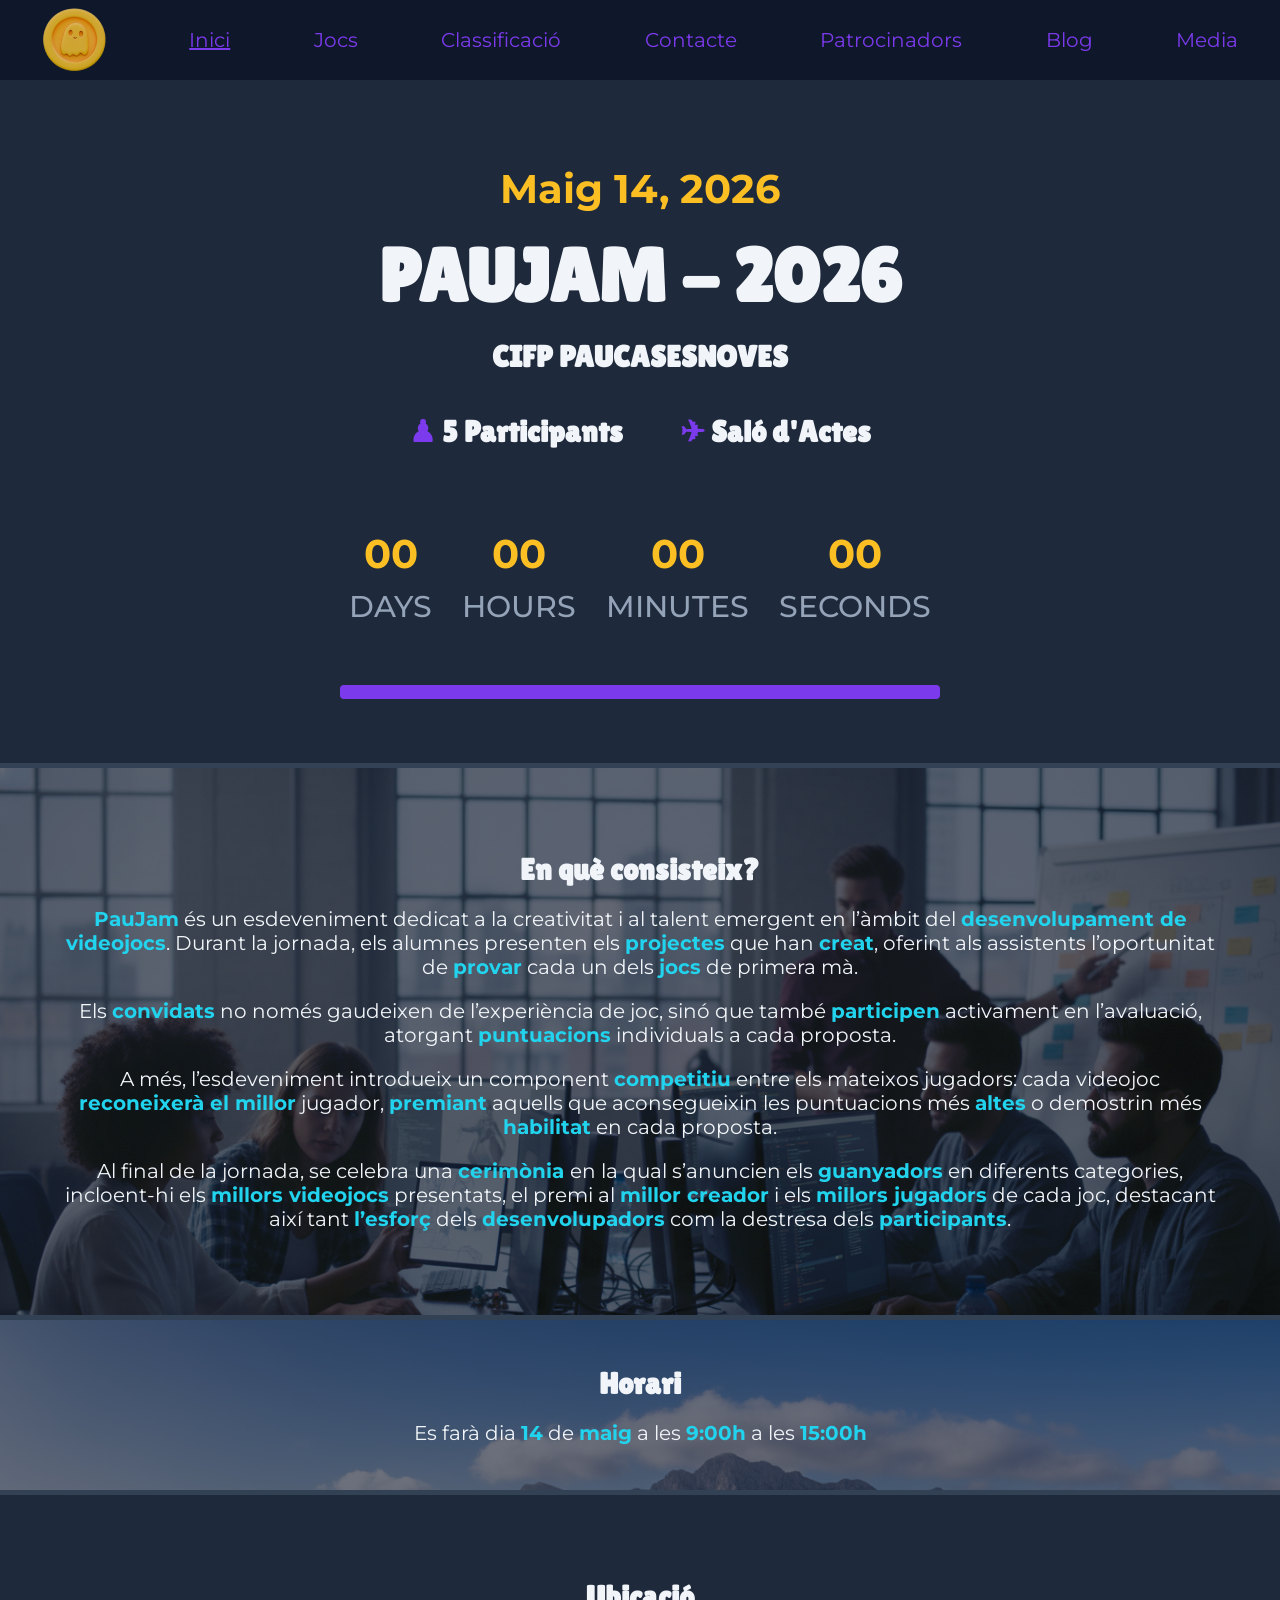
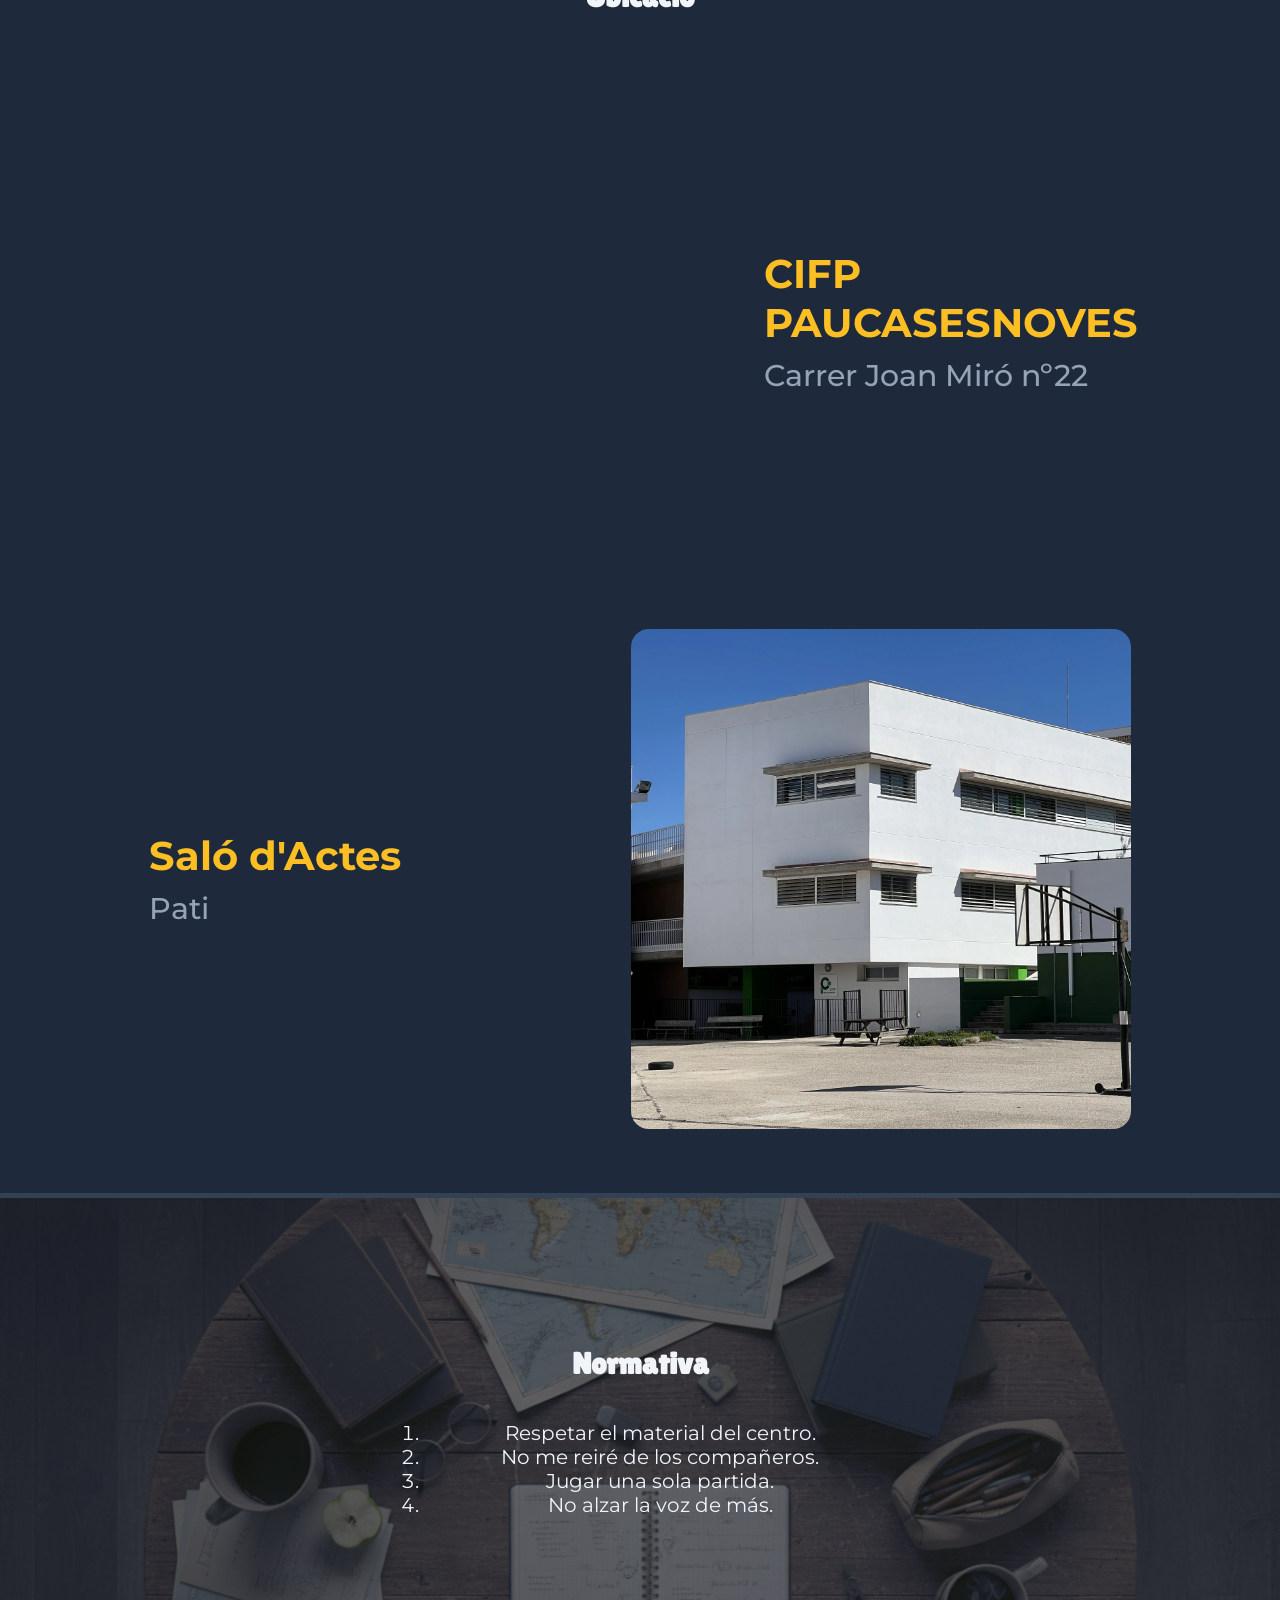
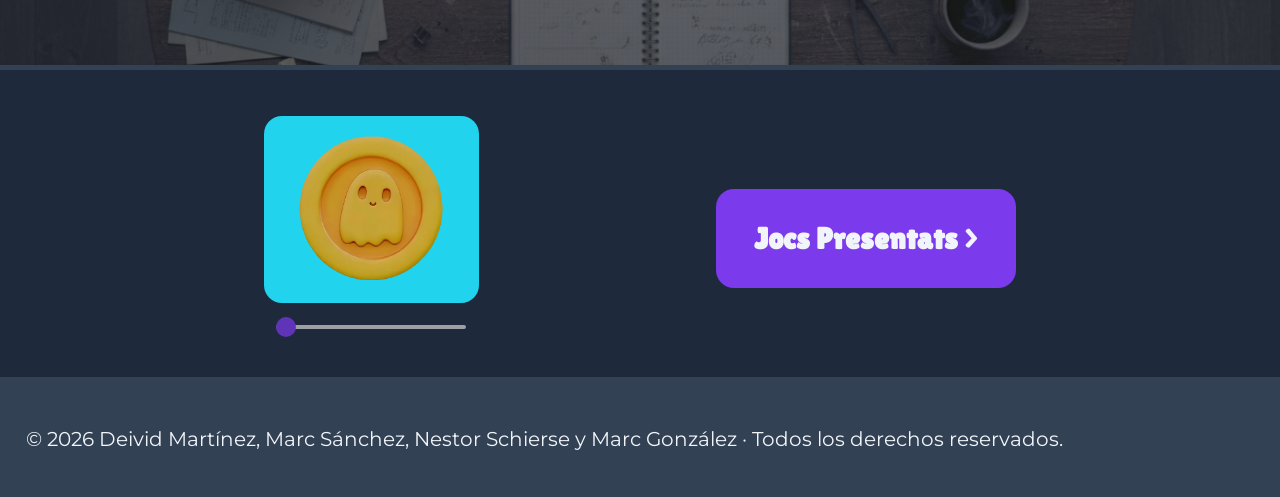
==== index.html @ 6352d371 "Index: Media Queries acabadas" ====
<!DOCTYPE html>
<html lang="ca">
    <head>
	    <meta charset="UTF-8">
	    <meta name="viewport" content="width=device-width, initial-scale=1">
	    <meta name="description" content="Pàgina web oficial de la Paujam 25-26.">
	    <meta name="keywords" content="Web Oficial, PauJam, Blog, Jocs, Noticies">
	    <meta name="author" content="">

        <link rel="stylesheet" href="css/styles.css">
        <link rel="stylesheet" href="css/indexMQ.css">
	    <link rel="apple-touch-icon" href="">
	    <link rel="icon" href="" type="">



	    <title>PauJam</title>
    </head>
    <body>
        <header>
            <nav>
                <ul class="menu clear-list">
                    <div class="center-flex-items responsive-image "><img src="images/logo.webp" alt="Logo"></div>
                    <li><a href="index.html" class="under-line"> Inici</a></li>
                    <li><a href="html/jocs.html"> Jocs</a></li>
                    <li><a href="html/classificacio.html"> Classificació</a></li>
                    <li><a href="html/contacte.html"> Contacte</a></li>
                    <li><a href="html/patrocinadors.html"> Patrocinadors</a></li>
                    <li><a href="html/blog.html"> Blog</a></li>
                    <li><a href="html/media.html"> Media</a></li>
                </ul>
	        </nav>
        </header>

        <section class="text-align-center padding-5pc">
            <h3>Maig 14, 2026</h3>
            <h1>PAUJAM - 2026</h1>
            <h2>CIFP PAUCASESNOVES</h2>
            <div class="flex gap-5pc justify-content-center">
                <h2 class="participants">5 Participants</h2>
                <h2 class="ubicacio">Saló d'Actes</h2>
            </div>
            <div class="timer center-flex-items justify-content-center gap-30px padding-40px">
                <div class="text-align-center">
                    <h3 id="days">99</h3>
                    <h4>DAYS</h4>
                </div>
                <div class="text-align-center">
                    <h3 id="hours">99</h3>
                    <h4>HOURS</h4>
                </div>
                <div class="text-align-center">
                    <h3 id="minutes">99</h3>
                    <h4>MINUTES</h4>
                </div>
                <div class="text-align-center">
                    <h3 id="seconds">99</h3>
                    <h4>SECONDS</h4>
                </div>
            </div>

            <div class="width-100pc flex justify-content-center">
                <div class="progress-bar">
                    <div class="progress" id="progress"></div>
                </div>
            </div>
            
        </section>

        <hr>

        <section class="text-align-center padding-5pc en-que-consisteix">
            <h2>En què consisteix?</h2>
            <p><span class="enfasis-texto">PauJam</span> és un esdeveniment dedicat a la creativitat i al talent emergent en l’àmbit del <span class="enfasis-texto">desenvolupament de videojocs</span>. Durant la jornada, els alumnes presenten els <span class="enfasis-texto">projectes</span> que han <span class="enfasis-texto">creat</span>, oferint als assistents l’oportunitat de <span class="enfasis-texto">provar</span> cada un dels <span class="enfasis-texto">jocs</span> de primera mà.</p>
            <p>Els <span class="enfasis-texto">convidats</span> no només gaudeixen de l’experiència de joc, sinó que també <span class="enfasis-texto">participen</span> activament en l’avaluació, atorgant <span class="enfasis-texto">puntuacions</span> individuals a cada proposta.</p>
            <p>A més, l’esdeveniment introdueix un component <span class="enfasis-texto">competitiu</span> entre els mateixos jugadors: cada videojoc <span class="enfasis-texto">reconeixerà el millor</span> jugador, <span class="enfasis-texto">premiant</span> aquells que aconsegueixin les puntuacions més <span class="enfasis-texto">altes</span> o demostrin més <span class="enfasis-texto">habilitat</span> en cada proposta.</p>
            <p>Al final de la jornada, se celebra una <span class="enfasis-texto">cerimònia </span>en la qual s’anuncien els <span class="enfasis-texto">guanyadors</span> en diferents categories, incloent-hi els <span class="enfasis-texto">millors videojocs</span> presentats, el premi al <span class="enfasis-texto">millor creador</span> i els <span class="enfasis-texto">millors jugadors</span> de cada joc, destacant així tant <span class="enfasis-texto">l’esforç</span> dels <span class="enfasis-texto">desenvolupadors</span> com la destresa dels <span class="enfasis-texto">participants</span>.</p>
        </section>

        <hr>

        <section class="text-align-center padding-2pc horari">
            <h2>Horari</h2>
            <p>Es farà dia <span class="enfasis-texto">14</span> de <span class="enfasis-texto">maig</span> a les <span class="enfasis-texto">9:00h</span> a les <span class="enfasis-texto">15:00h</span></p>
        </section>

        <hr>

        <section class="padding-5pc Ubicacio">
            <h2 class="text-align-center ">Ubicació</h2>
            <div class="flex gap-20pc justify-content-center margin-top-5pc">
                <iframe src="https://www.google.com/maps/embed?pb=!1m18!1m12!1m3!1d1093.3330047689608!2d2.9136027095206947!3d39.72542598532879!2m3!1f0!2f0!3f0!3m2!1i1024!2i768!4f13.1!3m3!1m2!1s0x1297c5bc8646bcfd%3A0x34ecf1aecb0da723!2sCIFP%20Pau%20Casesnoves!5e1!3m2!1sen!2ses!4v1776238614111!5m2!1sen!2ses" width="600" height="450" style="border:0;" allowfullscreen="" loading="lazy" referrerpolicy="no-referrer-when-downgrade" class="border-radius ubicacio-image-size"></iframe>
                <div class="align-content-center">
                    <h3>CIFP PAUCASESNOVES</h3>
                    <h4>Carrer Joan Miró nº22</h4>
                </div>
                
            </div>

            <div class="flex gap-20pc justify-content-center margin-top-5pc">
                <div class="align-content-center">
                    <h3>Saló d'Actes</h3>
                    <h4>Pati</h4>
                </div>
                
                <img src="images/Ubicacio(Foto Top).webp" alt="Ubicació" class="ubicacio-image-size border-radius">
            </div>
        </section>
        
            <!-- Media Queries -->
            <section class="margin-20px Ubicacio-MQ">
                <h2 class="text-align-center">Ubicació</h2>
                <div>
                    <div class="align-content-center">
                        <h3>CIFP PAUCASESNOVES</h3>
                        <h4>Carrer Joan Miró nº22</h4>
                    </div>
                    <iframe src="https://www.google.com/maps/embed?pb=!1m18!1m12!1m3!1d1093.3330047689608!2d2.9136027095206947!3d39.72542598532879!2m3!1f0!2f0!3f0!3m2!1i1024!2i768!4f13.1!3m3!1m2!1s0x1297c5bc8646bcfd%3A0x34ecf1aecb0da723!2sCIFP%20Pau%20Casesnoves!5e1!3m2!1sen!2ses!4v1776238614111!5m2!1sen!2ses" width="600" height="450" style="border:0;" allowfullscreen="" loading="lazy" referrerpolicy="no-referrer-when-downgrade" class="border-radius ubicacio-image-size responsive-image"></iframe>
                </div>

                <div class="align-content-center">
                    <h3>Saló d'Actes</h3>
                    <h4>Pati</h4>
                </div>
                
                <img src="images/Ubicacio(Foto Top).webp" alt="Ubicació" class="ubicacio-image-size border-radius responsive-image">
            </section>
            
        

        <hr>

        <section class="normativa text-align-center padding-20pc">
            <div class="flex flex-direction-column justify-content-center normativa-ol">
                <h2 class="">Normativa</h2>
                <ol class="">
                <li>Respetar el <span>material</span> del centro.</li>
                <li>No me reiré de los compañeros.</li>
                <li>Jugar una sola partida.</li>
                <li>No alzar la voz de más.</li>
                </ol>
            </div>
            
            
        </section>

        <hr>

        <section class="margin-20px extra padding-2pc flex gap-20pc justify-content-center align-content-center align-items-center">
            <div class="index-moneda slidecontainer justify-content-center align-content-center align-items-center">
                <div class="fondo-moneda">
                    <img src="/images/Frames/frame_1.webp" alt="frame" class="moneda-image-size" id="frame">
                </div>
                <input type="range" min="1" max="36" value="1" class="slider" id="myRange">
            </div>
            <button class="index-jocs-presentats margin-top-30px"><h2>Jocs Presentats ></h2></button>
        </section>

        <hr>

        
	    
        <footer>
            <section class="bg-color-charcoal-blue padding-2pc">
                <p>© 2026 Deivid Martínez, Marc Sánchez, Nestor Schierse y Marc González · Todos los derechos reservados.</p>
            </section>
        </footer>
	
        <script src="js/index/index.js"></script>
    </body>
</html>
---- css/styles.css ----
@import url('https://fonts.googleapis.com/css2?family=Lilita+One&display=swap');
@import url('https://fonts.googleapis.com/css2?family=Montserrat:ital,wght@0,100..900;1,100..900&display=swap');

:root{
    --color-prussian-blue: #0F172A;
    --color-deep-space-blue: #1E293B;
    --color-platinum: #F1F5F9;
    --color-cool-steel: #94A3B8;
    --color-blue-violet: #7C3AED;
    --color-sky-aqua: #22D3EE;
    --color-amber-gold: #FBBF24;
    --color-charcoal-blue: #334155;
}

.font-lilita{
    font-family: Lilita One;
}

.font-montserrat{
    font-family: Montserrat;
}

body{
    margin: 0;
    font-family: Montserrat;
    font-size: 20px;
    color: var(--color-platinum);
    background-color: var(--color-deep-space-blue);
}

h1{
    font-family: Lilita One;
    font-size: 75px;
    margin-left: 0px;
    margin-right: 0px;
    margin-top: 20px;
    margin-bottom: 20px;
    color: var(--color-platinum);
}

h2{
    font-family: Lilita One;
    font-size: 30px;
    margin: 20px;
    margin-left: 0px;
    margin-right: 0px;
    color: var(--color-platinum);
}

h3{
    font-family: Montserrat;
    font-weight: bold;
    font-size: 40px;
    margin-top: 20px;
    margin-left: 0px;
    margin-right: 0px;
    margin-bottom: 10px;
    color: var(--color-amber-gold);
}

h4{
    font-family: Montserrat;
    font-weight: 500;
    font-size: 30px;
    margin-top: 10px;
    margin-bottom: 20px;
    color: var(--color-cool-steel);
}

hr{
    height: 5px;
    background-color: var(--color-charcoal-blue);
    border: none;
    margin-top: 0px;
    margin-bottom: 0px;
}

a{
    color: var(--color-blue-violet);
    text-decoration: none;
}

img{
    user-select: none;
    -webkit-user-select: none;
    -moz-user-select: none;
    -ms-user-select: none;

    -webkit-user-drag: none;
}


/* Navigation bar */
nav{
    background-color: var(--color-prussian-blue);
    height: 80px;
    align-content: center;
}

.responsive-image{
    max-width: 100%;
    height: auto;
}

.menu{
    margin: 0px;
    display: flex;
    align-items: center;
    padding: 0px;
    justify-content: space-around;
    
}

li{
    cursor: pointer;
}

.clear-list{
    list-style-type: none;
}

.center-flex-items{
    display: flex;
    align-items: center;
}


/* Border */
.border-radius{
    border-radius: 18px;
}

/* Image */


/* Display */
.hide{
    display: none;
}


/* Width and Height */
.width-80pc{
    width: 80%;
}
.width-100pc{
    width: 100%;
}


/* Margins and Paddings */
.margin-20px{
    margin: 20px;
}

.margin-top-0px{
    margin-top: 0px;
}
.margin-left-5pc{
    margin-left: 5%;
}
.margin-left-10pc{
    margin-left: 10%;
}
.margin-right-10pc{
    margin-right: 10%;
}
.margin-left-20pc{
    margin-left: 20%;
}
.margin-right-20pc{
    margin-right: 20%;
}
.margin-top-10px{
    margin-top: 10px;
}
.margin-bottom-10px{
    margin-bottom: 10px;
}
.margin-top-30px{
    margin-top: 30px;
}

.margin-top-5pc{
    margin-top: 5%;
}

.padding-20px{
    padding: 20px;
}
.padding-left-20px{
    padding-left: 20px;
}
.padding-right-20px{
    padding-right: 20px;
}
.padding-left-10px{
    padding-left: 10px;
}
.padding-left-15pc{
    padding-left: 15%;
}
.padding-right-15pc{
    padding-right: 15%;
}


.padding-40px{
    padding: 40px;
}

.padding-5pc{
    padding: 5%;
}

.padding-2pc{
    padding: 2%;
}

.padding-20pc{
    padding: 10%;
}

.width-100pc{
    width: 100%;
}

/* Gap */
.gap-5pc{
    gap: 5%;
}

.gap-20pc{
    gap: 20%;
}

.gap-30px{
    gap: 30px;
}
.gap-10px{
    gap: 10px;
}
.gap-20px{
    gap: 20px;
}

/* Width and Height */
.width-100pc{
    width: 100%;
}
.height-110px{
    height: 110px;
}

/* Flexbox */
.flex{
    display: flex;
}
.align-items-center{
    align-items: center;
}
.flex-direction-column{
    flex-direction: column;
}
.justify-content-center{
    justify-content: center;
}
.align-items-flex-end{
    align-items: flex-end;
}
.justify-content-space-between{
    justify-content: space-between;
}
.justify-content-flex-end{
    justify-content: flex-end;
}

.justify-content-center{
    justify-content: center;
}

.align-content-center{
    align-content: center;
}


/* Grid */
.grid{
    display: grid;
}

/* Text */
.enfasis-texto{
    color: var(--color-sky-aqua);
    font-weight: bold;
}
.text-align-center{
    text-align: center;
}
.text-align-justify{
    text-align: justify;
}
.font-size-60px{
    font-size: 60px;
}
.underline:hover{
    text-decoration: underline;
}
.cursor-pointer{
    cursor: pointer;
}
.line-height-2{
    line-height: 2;
}


/* Blog.html */
.blog-image-size{
    width: 256px;
    height: 256px;
    object-fit: cover;
}
.popup-image-size{
    width: 100%;
    object-fit: cover;
}
.blog-text-size{
    font-size: 14px;
}
.popup{
    width: 100%;
    justify-content: center;
    align-items: center;
}
.popup-content{
    min-height: 100vh;
    width: 100%;
}
.close-popup{
    width: 50px;
    height: 50px;
    margin-top: 40px;
    margin-right: 40px;
    border-radius: 50%;
    background: var(--color-cool-steel);
    
    border: none;
    color: black;
    cursor: pointer;
    font-size: 20px;
}
.close-popup:hover{
    background: var(--color-amber-gold);
    transition: background-color 0.25s, transform 0.5s, ease-out 0.5s;
    transform: scale(1.05);
}


/* Classificacio.html */
.podios{
    width: 100%;
}
.contenedor-podios{
    width: 25%;
}
.podio1{
    height: 400px;
}
.podio2{
    height: 300px;
}
.podio3{
    height: 200px;
}
.clean-dropdown{
    appearance: none;
    -webkit-appearance: none;
    -moz-appearance: none;
    background: transparent;
    border: none;
    cursor: pointer;
    outline: none;
    font-family: Montserrat;
    font-size: 20px;
    color: var(--color-platinum);
    margin-top: 20px;
    margin-bottom: 20px;
}
.clean-dropdown option{
    background-color: var(--color-prussian-blue);
    font-size: 15px;
}
.podio-number{
    color: black;
    font-size: 40px;
    font-weight: bolder;
    margin-top: 20px;
}
.name-points{
    font-size: 25px;
    font-weight: 500;
    margin-top: 10px;
    margin-bottom: 10px;
}

/* Classificacio2.html */
.custom-grid{
    /* grid-template-columns: repeat(auto-fit, minmax(450px, 1fr)); */
    grid-template-columns: 1fr 1fr 1fr;
    gap: 20px;
    margin-left: 5%;
    margin-right: 5%;
    justify-content: center;
}
.podio1-2{
    height: 300px;
}
.podio2-2{
    height: 250px;
}
.podio3-2{
    height: 200px;
}

/* Contacte.html */
.media-underline{
   text-decoration: underline;
   color: var(--color-blue-violet);
}

.box-contacte {
   width: 100%;
   height: 730px;
   background-image: url(../images/Contacte.webp);
   background-size: cover;
   position: relative;
}

.box-contacte::before {
   content: "";
   position: absolute;
   inset: 0;
   background: rgba(0, 0, 0, 0.5);
   z-index: 0;
}

.box-contacte > * {
   position: relative;
   z-index: 1;
}

#contactForm {
   width: 400px;
   margin: 50px auto;
   display: flex;
   flex-direction: column;
   gap: 15px;
}

.input-normal {
   width: 382px;
   height: 40px;
   padding: 8px;
   font-size: 14px;
   color: white;
   background-color: rgba(255, 255, 255, 0.15);
   border: 1px solid white;
   border-radius: 6px;
   outline: none;
}

.input-grande {
   width: 382px;
   height: 120px;
   padding: 8px;
   font-size: 14px;
   color: white;
   background-color: rgba(255, 255, 255, 0.15);
   border: 1px solid white;
   border-radius: 6px;
   resize: none;
   outline: none;
}

::placeholder {
   color: white;
   opacity: 0.8;
}

.contacte-button {
   width: 100%;
   height: 40px;
   background-color: var(--color-amber-gold);
   color: black;
   font-size: 16px;
   font-weight: bold;
   border: none;
   border-radius: 6px;
   cursor: pointer;
}

.contacte-button:hover {
   background-color: var(--color-blue-violet);
   color: white;
}



/* Color */
.bg-color-platinum{
    background-color: var(--color-platinum);
}
.text-black{
    color: black;
}
.text-platinum{
    color: var(--color-platinum);
}
.bg-color-charcoal-blue{
    background-color: var(--color-charcoal-blue);
}
.bg-color-deep-space-blue{
    background-color: var(--color-deep-space-blue);
}
.bg-color-blue-violet{
    background-color: var(--color-blue-violet);
}
.bg-color-amber-gold{
    background-color: var(--color-amber-gold);
}

/* Index.html */

.under-line{
    text-decoration: underline;
}

.participants::before{
    content:"♟ " ;
    color: var(--color-blue-violet);
}

.ubicacio::before{
    content:"✈ " ;
    color: var(--color-blue-violet);
}

.progress-bar{
    width: 100%;
    max-width: 600px;
    height: 14px;
    background-color: #312d5e;
    border-radius: 4px;
    overflow: hidden;
}

.progress {
    width: 40%;
    height: 100%;
    background: var(--color-blue-violet);
}

.index-patrocinadors{
    height: 100px;
    background-color: var(--color-charcoal-blue);
}

.en-que-consisteix{
    background-color: var(--color-deep-space-blue);
    background-image: url(../images/EnQueConsisteix.webp);
    background-size: cover;
    background-color: rgb(15, 23, 42, 0.6);
    background-blend-mode: darken;
}

.horari{
    background-image: url(../images/Horari.webp);
    background-size: cover;
    background-color: rgb(15, 23, 42, 0.6);
    background-blend-mode: darken;
}

.ubicacio-image-size{
    height: 500px;
    width: 500px;
    object-fit: cover;
}

.normativa{
    background-image: url(../images/Normativa2.webp);
    background-size: cover;
    background-color: rgb(15, 23, 42, 0.6);
    background-blend-mode: darken;
}

.normativa-ol{
    padding-left: 25%;
    padding-right: 25%;
}

.index-moneda{
    max-width: 215px;
    max-height: 215px;
    display: flex;
    flex-direction: column;
    gap: 20px;
    justify-content: center;
}

.fondo-moneda{
    display: flex;
    align-items: center;
    justify-content: center;
    background-color: var(--color-sky-aqua);
    border-radius: 18px;
    width: 215px;
    height: 215px;
}

.moneda-image-size{
    display: block;
    height: 150px;
    width: 150px;
    margin: auto;
}

.slidecontainer {
    width: 20%;
}

.slider {
    -webkit-appearance: none;
    appearance: none;
    width: 190px;
    height: 4px;
    background: #d3d3d3;
    outline: none;
    opacity: 0.7;
    -webkit-transition: .2s;
    transition: opacity .2s;
    border-radius: 18px;
}

.slider:hover {
    opacity: 1;
}

.slider::-webkit-slider-thumb {
    -webkit-appearance: none;
    appearance: none;
    width: 20px;
    height: 20px;
    background: var(--color-blue-violet);
    cursor: pointer;
    border-radius: 18px;
}

.slider::-moz-range-thumb {
  width: 20px;
  height: 20px;
  background: var(--color-blue-violet);
  cursor: pointer;
  border-radius: 18px;
}


.index-jocs-presentats{
    background-color: var(--color-blue-violet);
    color: var(--color-platinum);
    padding: 1%;
    border-style: none;
    border-radius: 18px;
    width: 300px;
    height: 10%;
    cursor: pointer;
}

.index-jocs-presentats:hover{
    background-color: var(--color-blue-violet);
    opacity: 0.6;
    transition: background-color 0.2s, transform 0.4s, ease-out 0.4s;
    transform: scale(1.02);
}
---- css/indexMQ.css ----
@media (min-width: 901px){
    .Ubicacio-MQ{
        display: none;
    }
}

@media (max-width: 900px){

    .menu{
        display: none;
    }

    .timer h3{
        font-size: 30px;
    }

    .timer h4{
        font-size: 20px;
    }

    .Ubicacio{
        display: none;
    }

    .Ubicacio-MQ{
        display: flex;
        flex-direction: column;
        align-items: center;
    }

    .normativa-ol{
        padding-left: 15%;
        padding-right: 15%;
    }

    .extra{
        display: flex;
        flex-direction: column;
        align-items: center;
    }
}

@media (max-width: 650px){
    .normativa-ol{
        padding-left: 5%;
        padding-right: 5%;
    }
}

@media (max-width: 500px){
    
    .timer h3{

    }

    .timer h4{
        font-size: 17px;
    }

    .normativa-ol{
        padding-left: 0%;
        padding-right: 0%;
    }
}
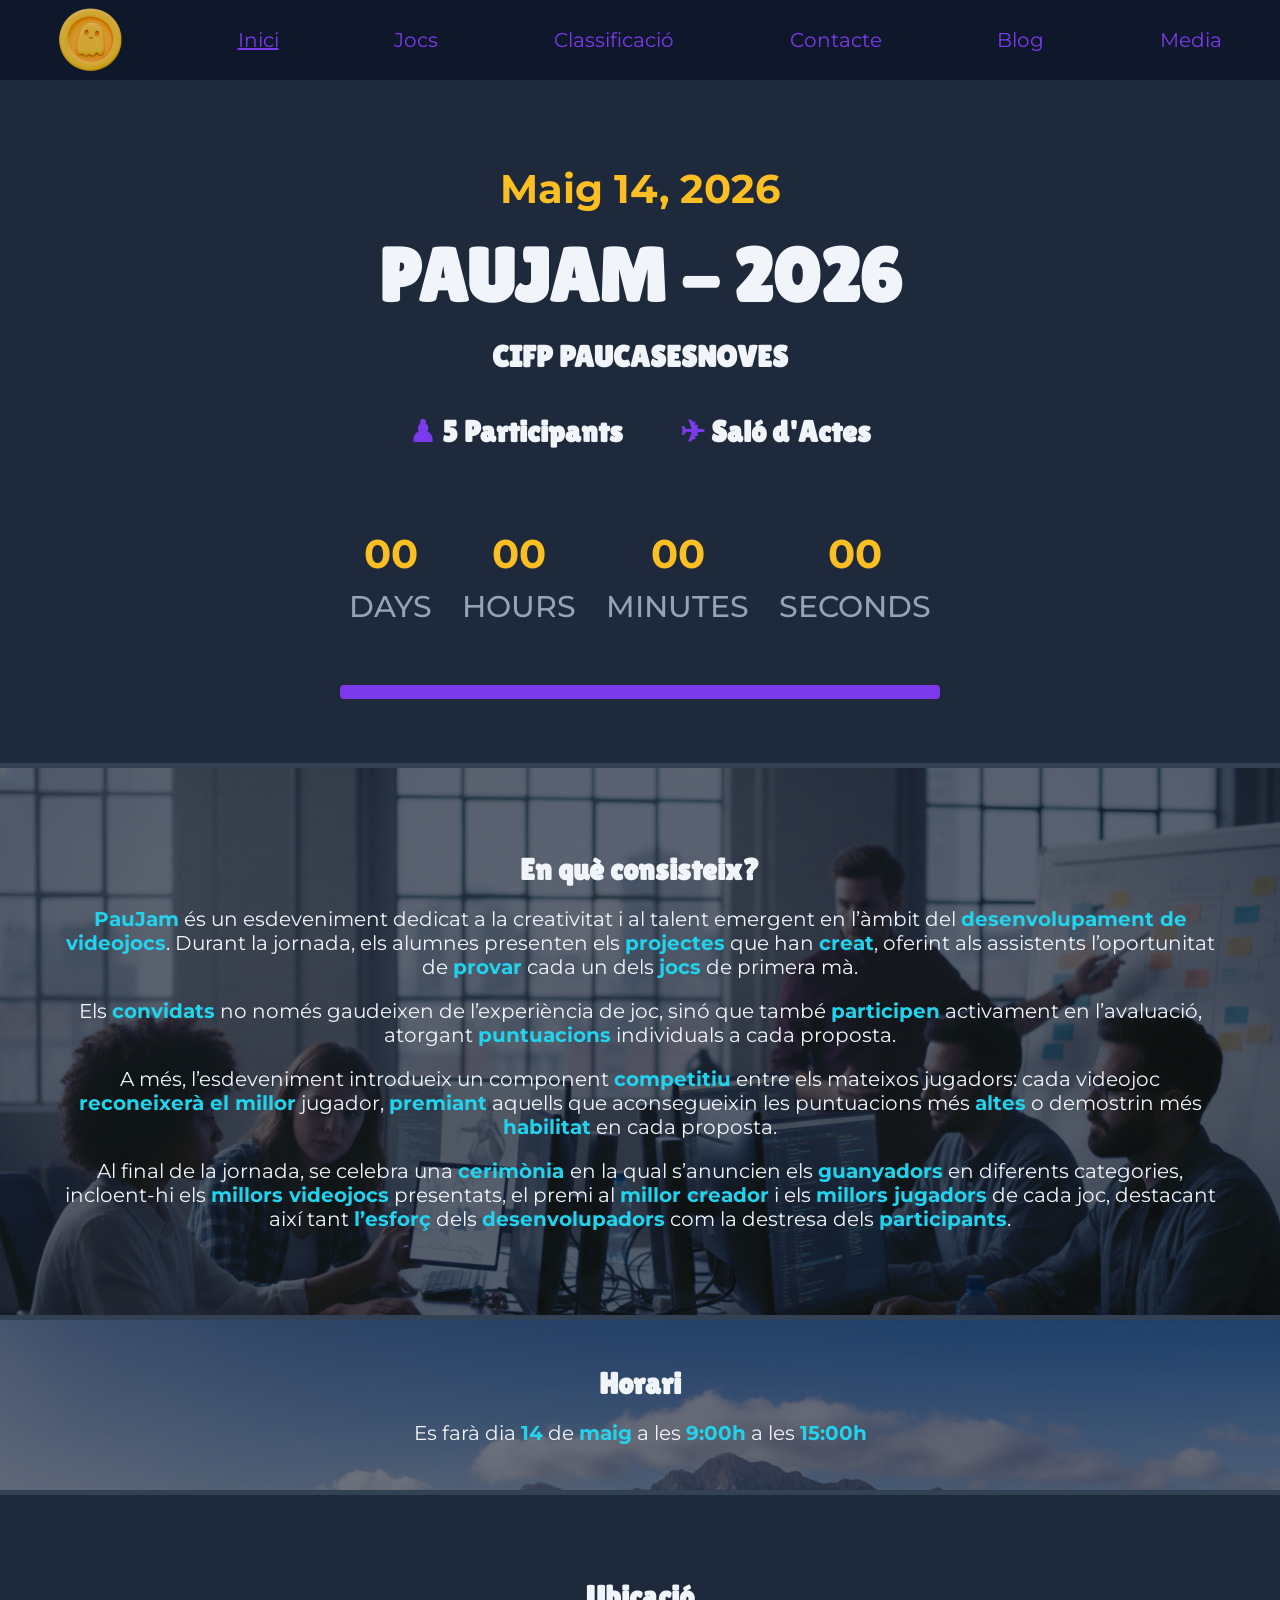
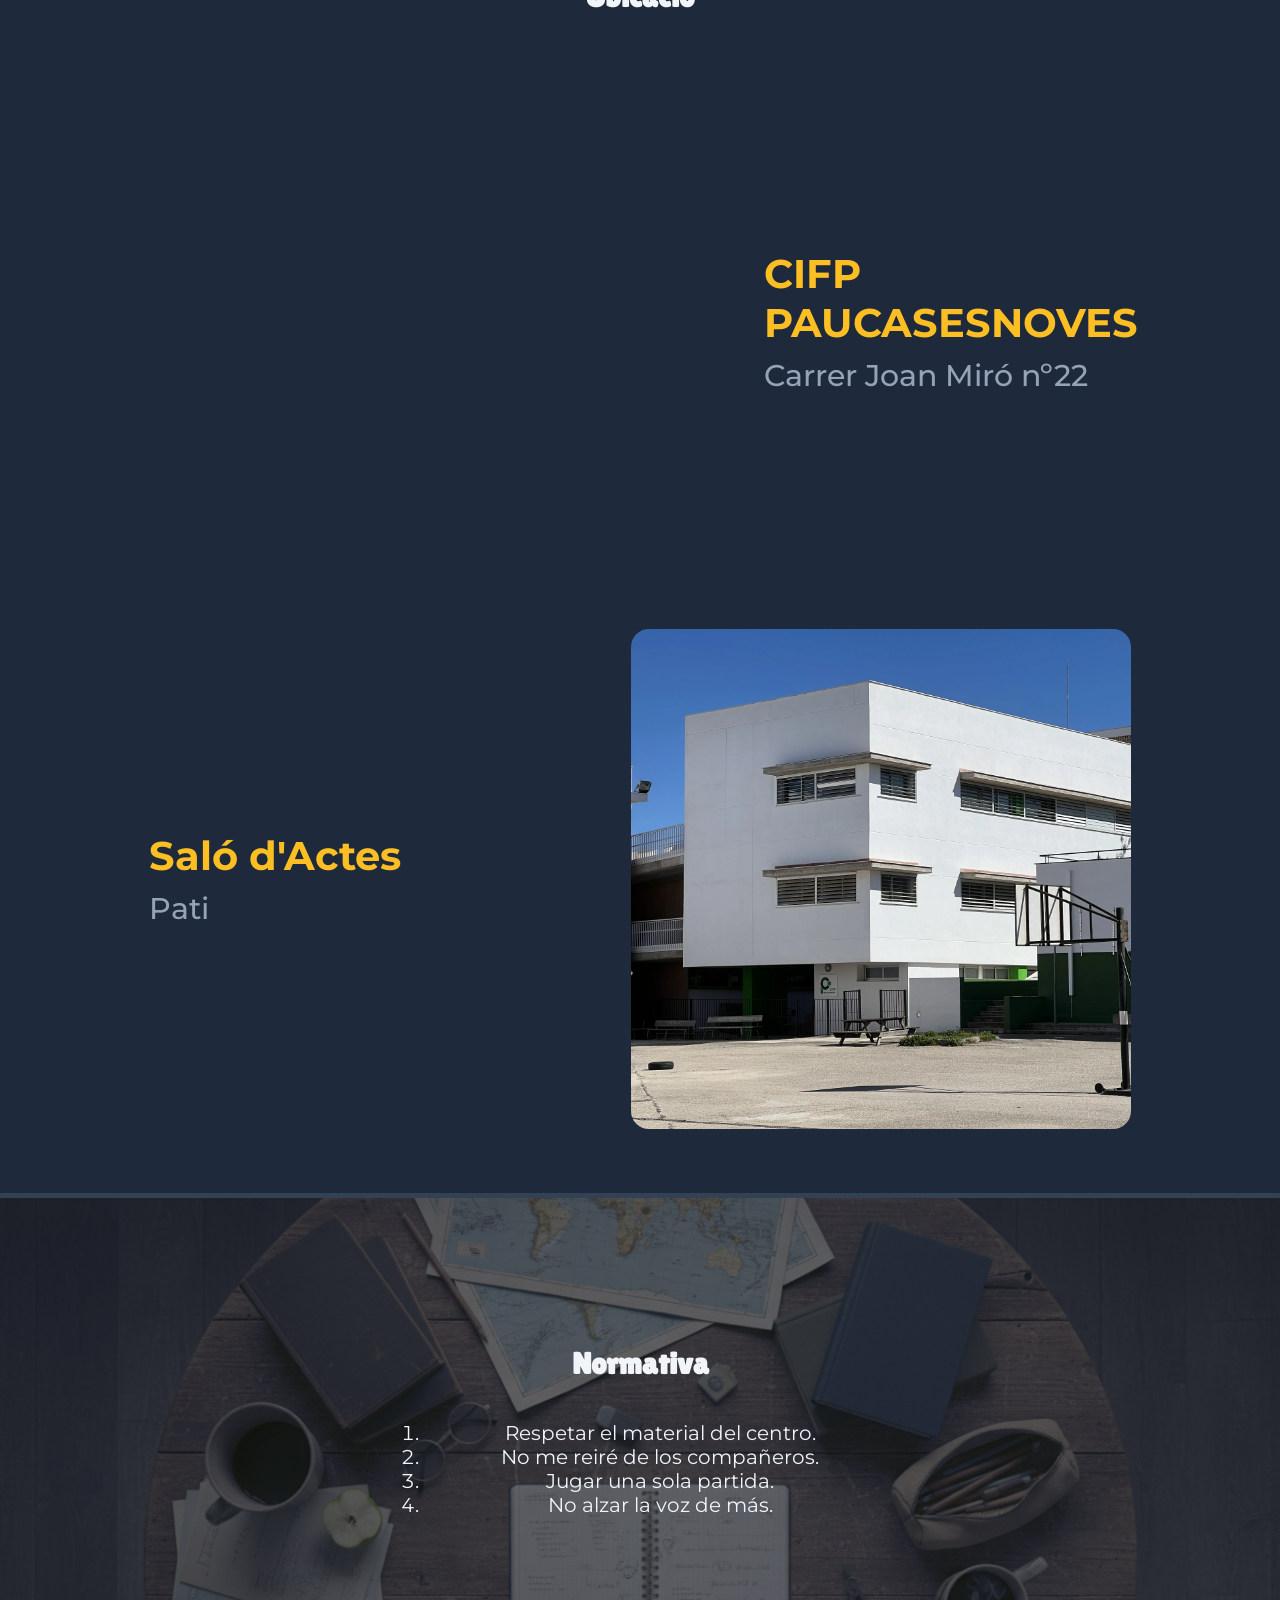
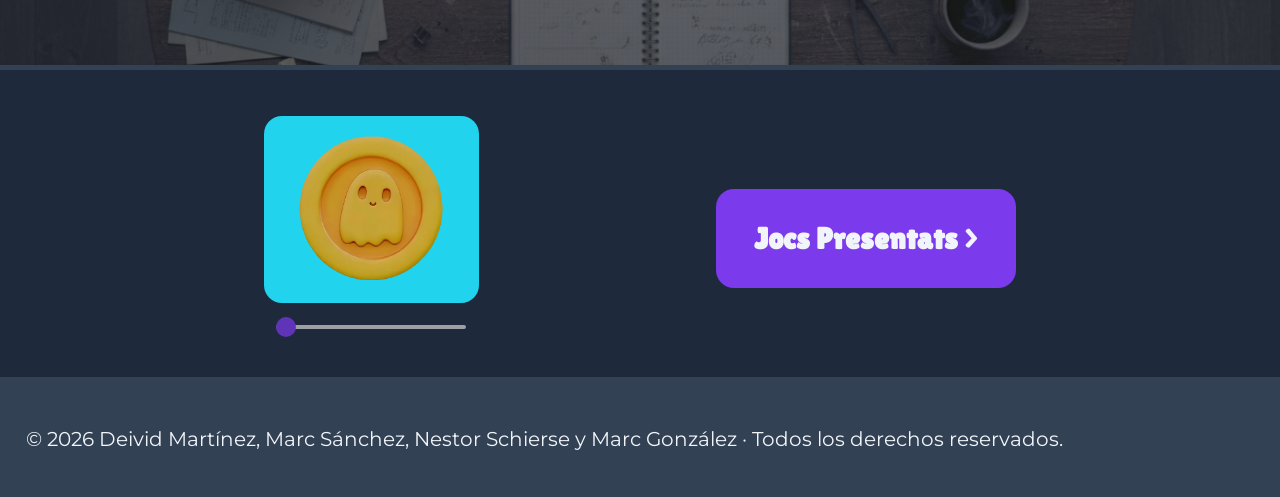
==== commit 7afa1687: "Jocs versió final 1" ====
--- a/index.html
+++ b/index.html
@@ -25,7 +25,6 @@
                     <li><a href="html/jocs.html"> Jocs</a></li>
                     <li><a href="html/classificacio.html"> Classificació</a></li>
                     <li><a href="html/contacte.html"> Contacte</a></li>
-                    <li><a href="html/patrocinadors.html"> Patrocinadors</a></li>
                     <li><a href="html/blog.html"> Blog</a></li>
                     <li><a href="html/media.html"> Media</a></li>
                 </ul>
@@ -149,7 +148,7 @@
         <section class="margin-20px extra padding-2pc flex gap-20pc justify-content-center align-content-center align-items-center">
             <div class="index-moneda slidecontainer justify-content-center align-content-center align-items-center">
                 <div class="fondo-moneda">
-                    <img src="/images/Frames/frame_1.webp" alt="frame" class="moneda-image-size" id="frame">
+                    <img src="images/Frames/frame_1.webp" alt="frame" class="moneda-image-size" id="frame">
                 </div>
                 <input type="range" min="1" max="36" value="1" class="slider" id="myRange">
             </div>
--- a/css/styles.css
+++ b/css/styles.css
@@ -90,18 +90,38 @@
 }
 
 
-/* Navigation bar */
+/* Navigation bar and MediaQueries */
 nav{
     background-color: var(--color-prussian-blue);
     height: 80px;
     align-content: center;
 }
-
+header{
+    position: -webkit-sticky;
+    position: sticky;
+    top: 0;
+    z-index: 1000;
+}
+@media(max-width: 900px){
+    .MQ-nav-item{
+        display: none;
+    }
+    #MQMenuButton{
+        display: block;
+    }
+    #MQMenu{
+        justify-content: space-between;
+        padding-left: 20px;
+        padding-right: 20px;
+    }
+}
+.position-fixed{
+    position: fixed;
+}
 .responsive-image{
     max-width: 100%;
     height: auto;
 }
-
 .menu{
     margin: 0px;
     display: flex;
@@ -110,7 +130,6 @@
     justify-content: space-around;
     
 }
-
 li{
     cursor: pointer;
 }
@@ -139,20 +158,17 @@
 }
 
 
-/* Width and Height */
-.width-80pc{
-    width: 80%;
-}
-.width-100pc{
-    width: 100%;
-}
-
 
 /* Margins and Paddings */
 .margin-20px{
     margin: 20px;
 }
-
+.margin-top-40px{
+    margin-top: 40px;
+}
+.margin-bottom-40px{
+    margin-bottom: 40px;
+}
 .margin-top-0px{
     margin-top: 0px;
 }
@@ -180,7 +196,6 @@
 .margin-top-30px{
     margin-top: 30px;
 }
-
 .margin-top-5pc{
     margin-top: 5%;
 }
@@ -219,21 +234,15 @@
 
 .padding-20pc{
     padding: 10%;
-}
-
-.width-100pc{
-    width: 100%;
 }
 
 /* Gap */
 .gap-5pc{
     gap: 5%;
 }
-
 .gap-20pc{
     gap: 20%;
 }
-
 .gap-30px{
     gap: 30px;
 }
@@ -248,8 +257,20 @@
 .width-100pc{
     width: 100%;
 }
+.width-80pc{
+    width: 80%;
+}
 .height-110px{
     height: 110px;
+}
+.height-100pc{
+    height: 100%;
+}
+.height-80px{
+    height: 80px;
+}
+.height-90pc{
+    height: 90%;
 }
 
 /* Flexbox */
@@ -283,6 +304,11 @@
     align-content: center;
 }
 
+
+/* Grid */
+.grid{
+    display: grid;
+}
 
 /* Grid */
 .grid{
@@ -302,6 +328,12 @@
 }
 .font-size-60px{
     font-size: 60px;
+}
+.font-size-14px{
+    font-size: 14px;
+}
+.text-underline{
+    text-decoration: underline;
 }
 .underline:hover{
     text-decoration: underline;
@@ -401,11 +433,11 @@
     font-weight: 500;
     margin-top: 10px;
     margin-bottom: 10px;
+    overflow-wrap: break-word;
 }
 
 /* Classificacio2.html */
 .custom-grid{
-    /* grid-template-columns: repeat(auto-fit, minmax(450px, 1fr)); */
     grid-template-columns: 1fr 1fr 1fr;
     gap: 20px;
     margin-left: 5%;
@@ -423,7 +455,7 @@
 }
 
 /* Contacte.html */
-.media-underline{
+.contacte-underline{
    text-decoration: underline;
    color: var(--color-blue-violet);
 }
@@ -680,4 +712,138 @@
     opacity: 0.6;
     transition: background-color 0.2s, transform 0.4s, ease-out 0.4s;
     transform: scale(1.02);
+}
+
+/* Media.html */
+.media-underline{
+   text-decoration: underline;
+   color: var(--color-blue-violet);
+}
+
+.media-image-small{
+    width: 90%;
+    height: 50%;
+    object-fit: cover;
+    margin-left: 20px;
+    margin-bottom: 23px;
+}
+
+.media-image-small-second{
+    width: 100%;
+    height: 100%;
+    object-fit: cover;
+}
+
+.media-image-height{
+    width: 90%;
+    height: 98.1%;
+    object-fit: cover;
+    margin-right: 20px;
+}
+
+.media-image-large{
+    width: 100%;
+    height: 100%;
+    object-fit: cover;
+}
+
+.media-box-first{
+    width: 50%;
+    height: auto;
+    justify-content: right;
+}
+
+.media-box-second{
+    width: 80%;
+    height: 200px;
+}
+
+.media-box-third{
+    width: 80%;
+    height: 330px;
+}
+
+.media-top-10pc{
+    margin-top: 10%;
+}
+
+.media-bottom-10pc{
+    margin-bottom: 10%;
+}
+
+/* jocs.html */
+.jocs-container{
+    display: grid;
+    grid-template-columns: auto 1fr auto;
+    align-items: center;
+    gap: 20px;
+    width: 80%;
+    margin: auto;
+}
+
+.joc-card{
+    background-color: var(--color-charcoal-blue);
+    padding: 20px;
+    border-radius: 18px;
+    display: grid;
+    grid-template-rows: auto auto;
+    gap: 20px;
+}
+
+.joc-video{
+    width: 100%;
+    aspect-ratio: 16/9;
+    border-radius: 10px;
+}
+
+.joc-info{
+    display: grid;
+    grid-template-columns: auto 1fr auto;
+    align-items: center;
+    gap: 20px;
+}
+
+.joc-img{
+    width: 300px;
+    height: 310px;
+    object-fit: cover;
+    border-radius: 10px;
+}
+
+.joc-text h3{
+    margin: 0;
+}
+
+.joc-text p{
+    margin: 0;
+    font-size: 16px;
+    color: var(--color-cool-steel);
+}
+
+.joc-author{
+    display: flex;
+    align-items: center;
+    gap: 10px;
+}
+
+.author-icon{
+    width: 60px;
+    height: 60px;
+    object-fit: cover;
+    border-radius: 50%;
+}
+
+.arrow{
+    background-color: var(--color-blue-violet);
+    border: none;
+    width: 75px;
+    height: 75px;
+    border-radius: 50%;
+    color: #1e293b;
+    font-size: 24px;
+    cursor: pointer;
+}
+
+.arrow:hover{
+    opacity: 0.5;
 }
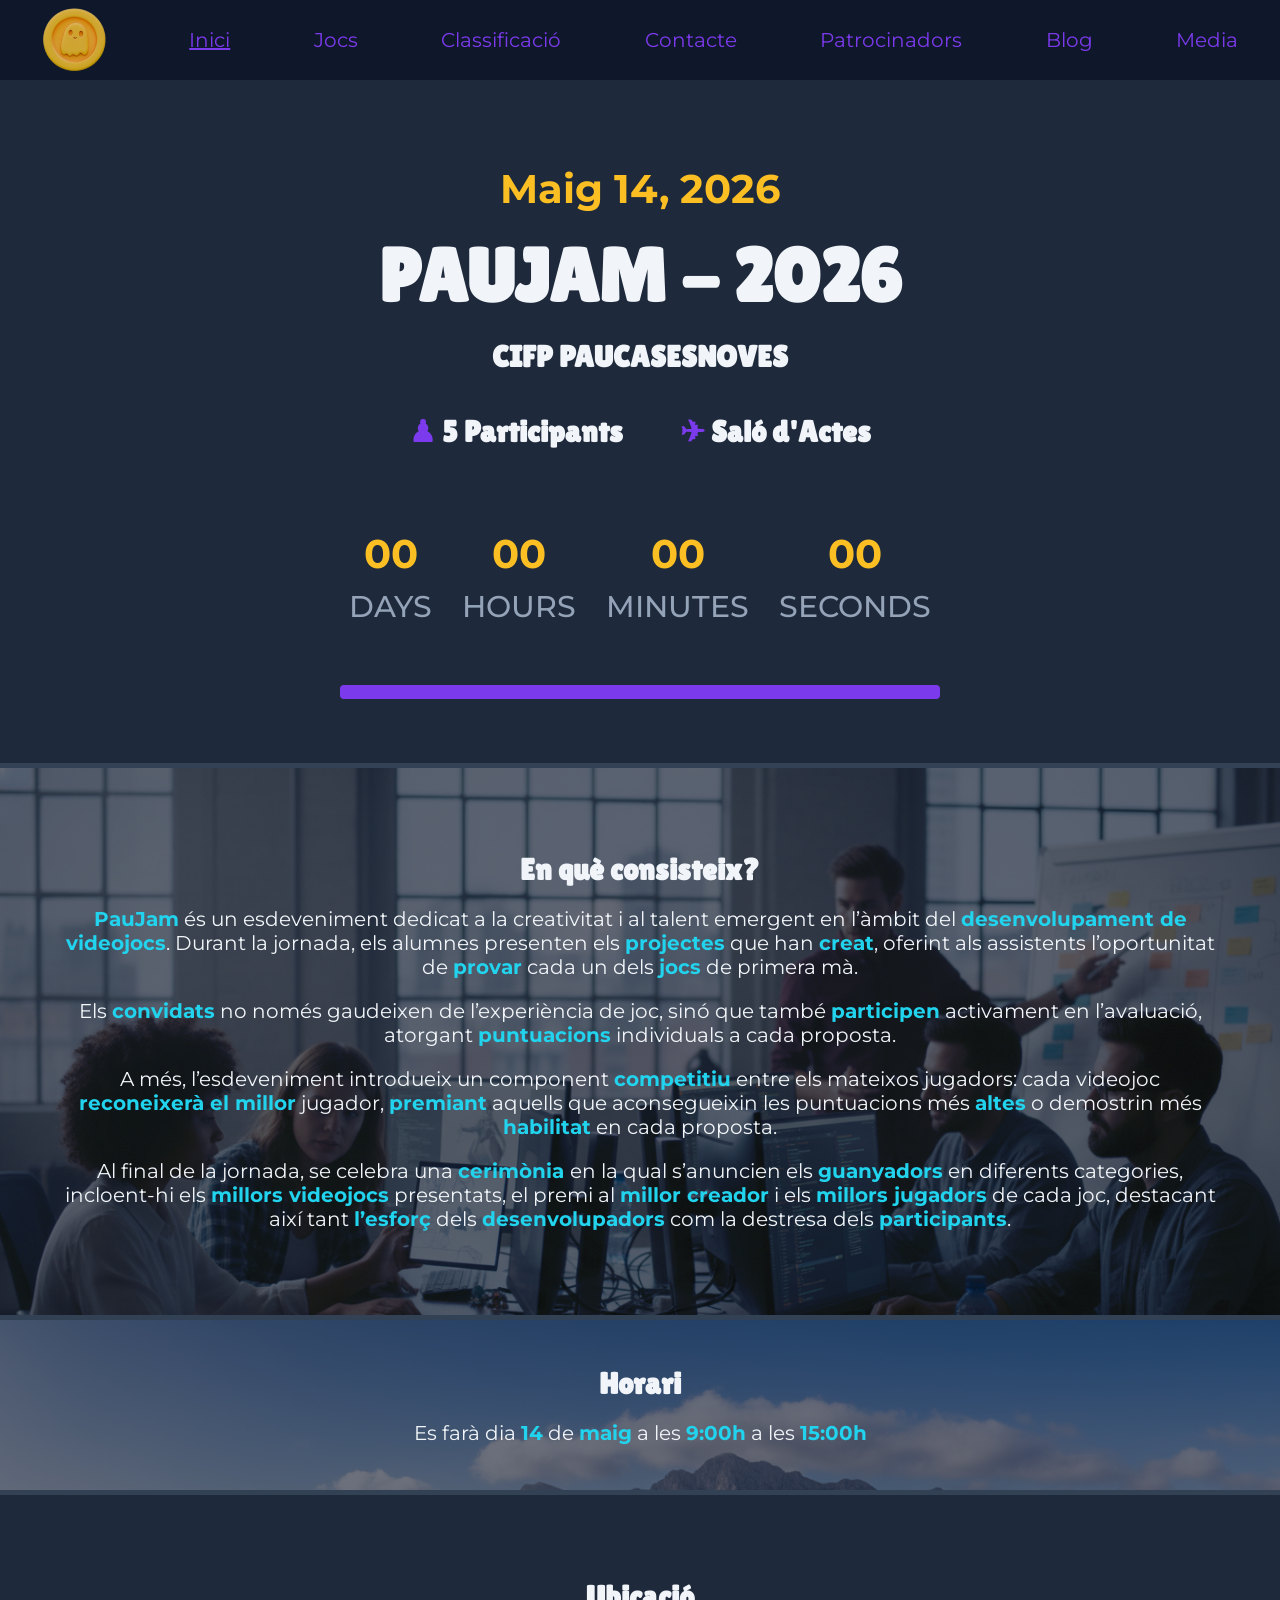
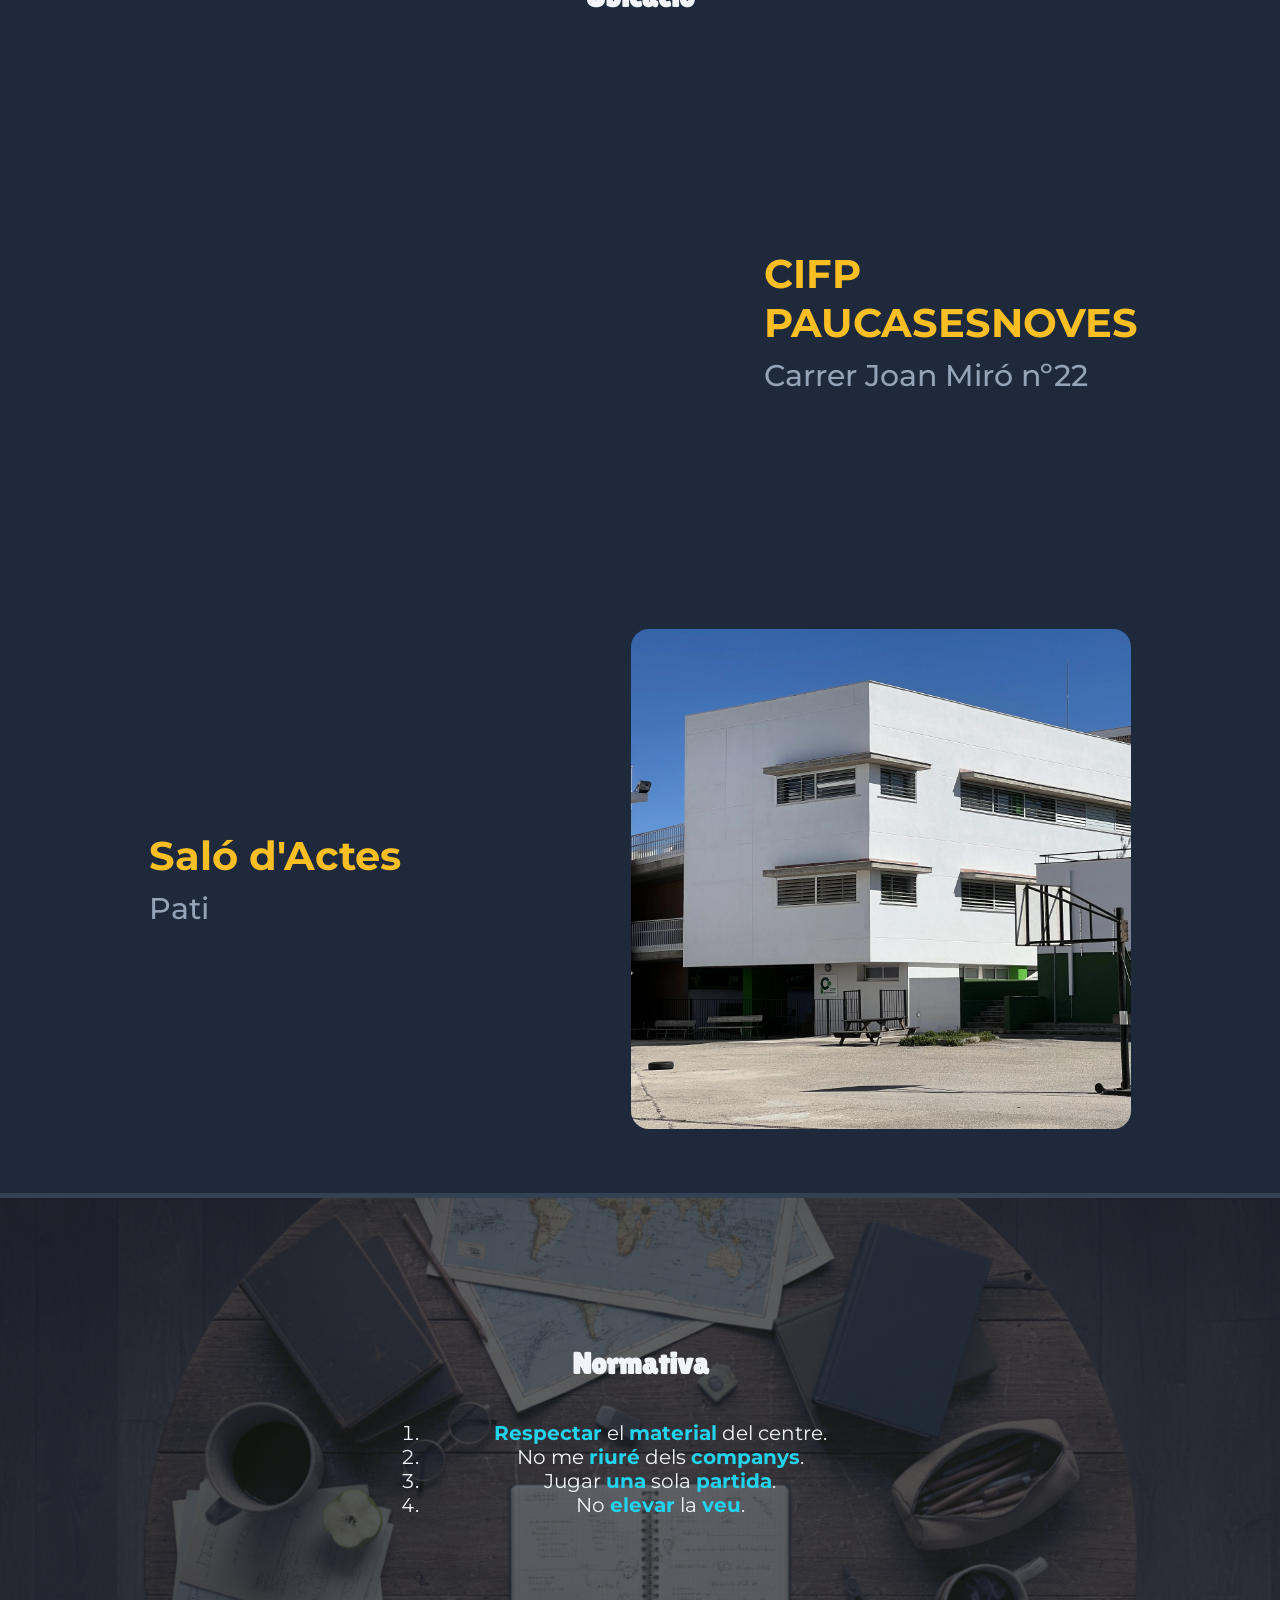
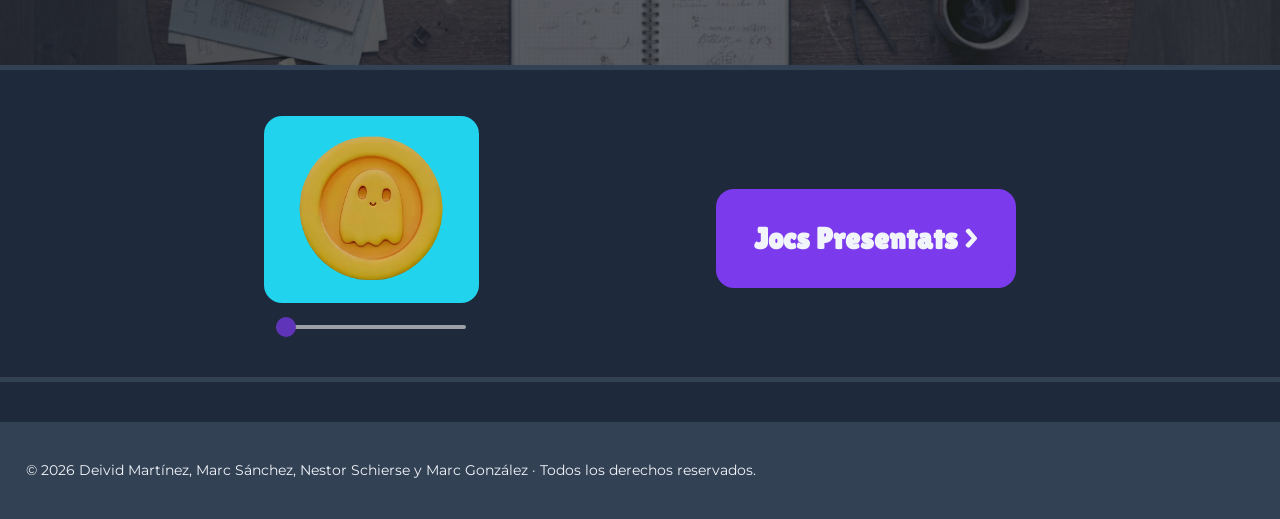
==== commit 0a7cda58: "Index: Nav implementado" ====
--- a/index.html
+++ b/index.html
@@ -17,16 +17,21 @@
 	    <title>PauJam</title>
     </head>
     <body>
-        <header>
-            <nav>
-                <ul class="menu clear-list">
-                    <div class="center-flex-items responsive-image "><img src="images/logo.webp" alt="Logo"></div>
-                    <li><a href="index.html" class="under-line"> Inici</a></li>
-                    <li><a href="html/jocs.html"> Jocs</a></li>
-                    <li><a href="html/classificacio.html"> Classificació</a></li>
-                    <li><a href="html/contacte.html"> Contacte</a></li>
-                    <li><a href="html/blog.html"> Blog</a></li>
-                    <li><a href="html/media.html"> Media</a></li>
+        <header id="header">
+            <nav id="navMenu">
+                <ul id="MQMenu" class="menu clear-list">
+                    <div id="containerTopMenu" class="center-flex-items responsive-image">
+                        <img src="../images/logo.webp" alt="Logo">
+                        <img id="MQ2MenuButton" class="hide" src="../images/menu.webp" alt="Dropdown button">
+                    </div>
+                    <li class="MQ-nav-item"><a href="index.html" class="under-line">Inici</a></li>
+                    <li class="MQ-nav-item"><a href="html/jocs.html">Jocs</a></li>
+                    <li class="MQ-nav-item"><a href="html/classificacio.html">Classificació</a></li>
+                    <li class="MQ-nav-item"><a href="html/contacte.html">Contacte</a></li>
+                    <li class="MQ-nav-item"><a href="html/patrocinadors.html">Patrocinadors</a></li>
+                    <li class="MQ-nav-item"><a href="html/blog.html">Blog</a></li>
+                    <li class="MQ-nav-item"><a href="html/media.html">Media</a></li>
+                    <li id="MQMenuButton" class="hide"><img src="../images/menu.webp" alt="Dropdown button"></li>
                 </ul>
 	        </nav>
         </header>
@@ -133,10 +138,10 @@
             <div class="flex flex-direction-column justify-content-center normativa-ol">
                 <h2 class="">Normativa</h2>
                 <ol class="">
-                <li>Respetar el <span>material</span> del centro.</li>
-                <li>No me reiré de los compañeros.</li>
-                <li>Jugar una sola partida.</li>
-                <li>No alzar la voz de más.</li>
+                <li><span class="enfasis-texto">Respectar</span> el <span class="enfasis-texto">material</span> del centre.</li>
+                <li>No me <span class="enfasis-texto">riuré</span> dels <span class="enfasis-texto">companys</span>.</li>
+                <li>Jugar <span class="enfasis-texto">una</span> sola <span class="enfasis-texto">partida</span>.</li>
+                <li>No <span class="enfasis-texto">elevar</span> la <span class="enfasis-texto">veu</span>.</li>
                 </ol>
             </div>
             
@@ -152,7 +157,7 @@
                 </div>
                 <input type="range" min="1" max="36" value="1" class="slider" id="myRange">
             </div>
-            <button class="index-jocs-presentats margin-top-30px"><h2>Jocs Presentats ></h2></button>
+            <button onclick="window.location.href='html/jocs.html'" class="index-jocs-presentats margin-top-30px"><h2>Jocs Presentats ></h2></button>
         </section>
 
         <hr>
@@ -160,11 +165,12 @@
         
 	    
         <footer>
-            <section class="bg-color-charcoal-blue padding-2pc">
-                <p>© 2026 Deivid Martínez, Marc Sánchez, Nestor Schierse y Marc González · Todos los derechos reservados.</p>
+            <section class="bg-color-charcoal-blue padding-2pc margin-top-40px">
+                <p class="font-size-14px">© 2026 Deivid Martínez, Marc Sánchez, Nestor Schierse y Marc González · Todos los derechos reservados.</p>
             </section>
         </footer>
 	
         <script src="js/index/index.js"></script>
+        <script src="js/menu.js"></script>
     </body>
 </html>
--- a/css/indexMQ.css
+++ b/css/indexMQ.css
@@ -5,10 +5,6 @@
 }
 
 @media (max-width: 900px){
-
-    .menu{
-        display: none;
-    }
 
     .timer h3{
         font-size: 30px;
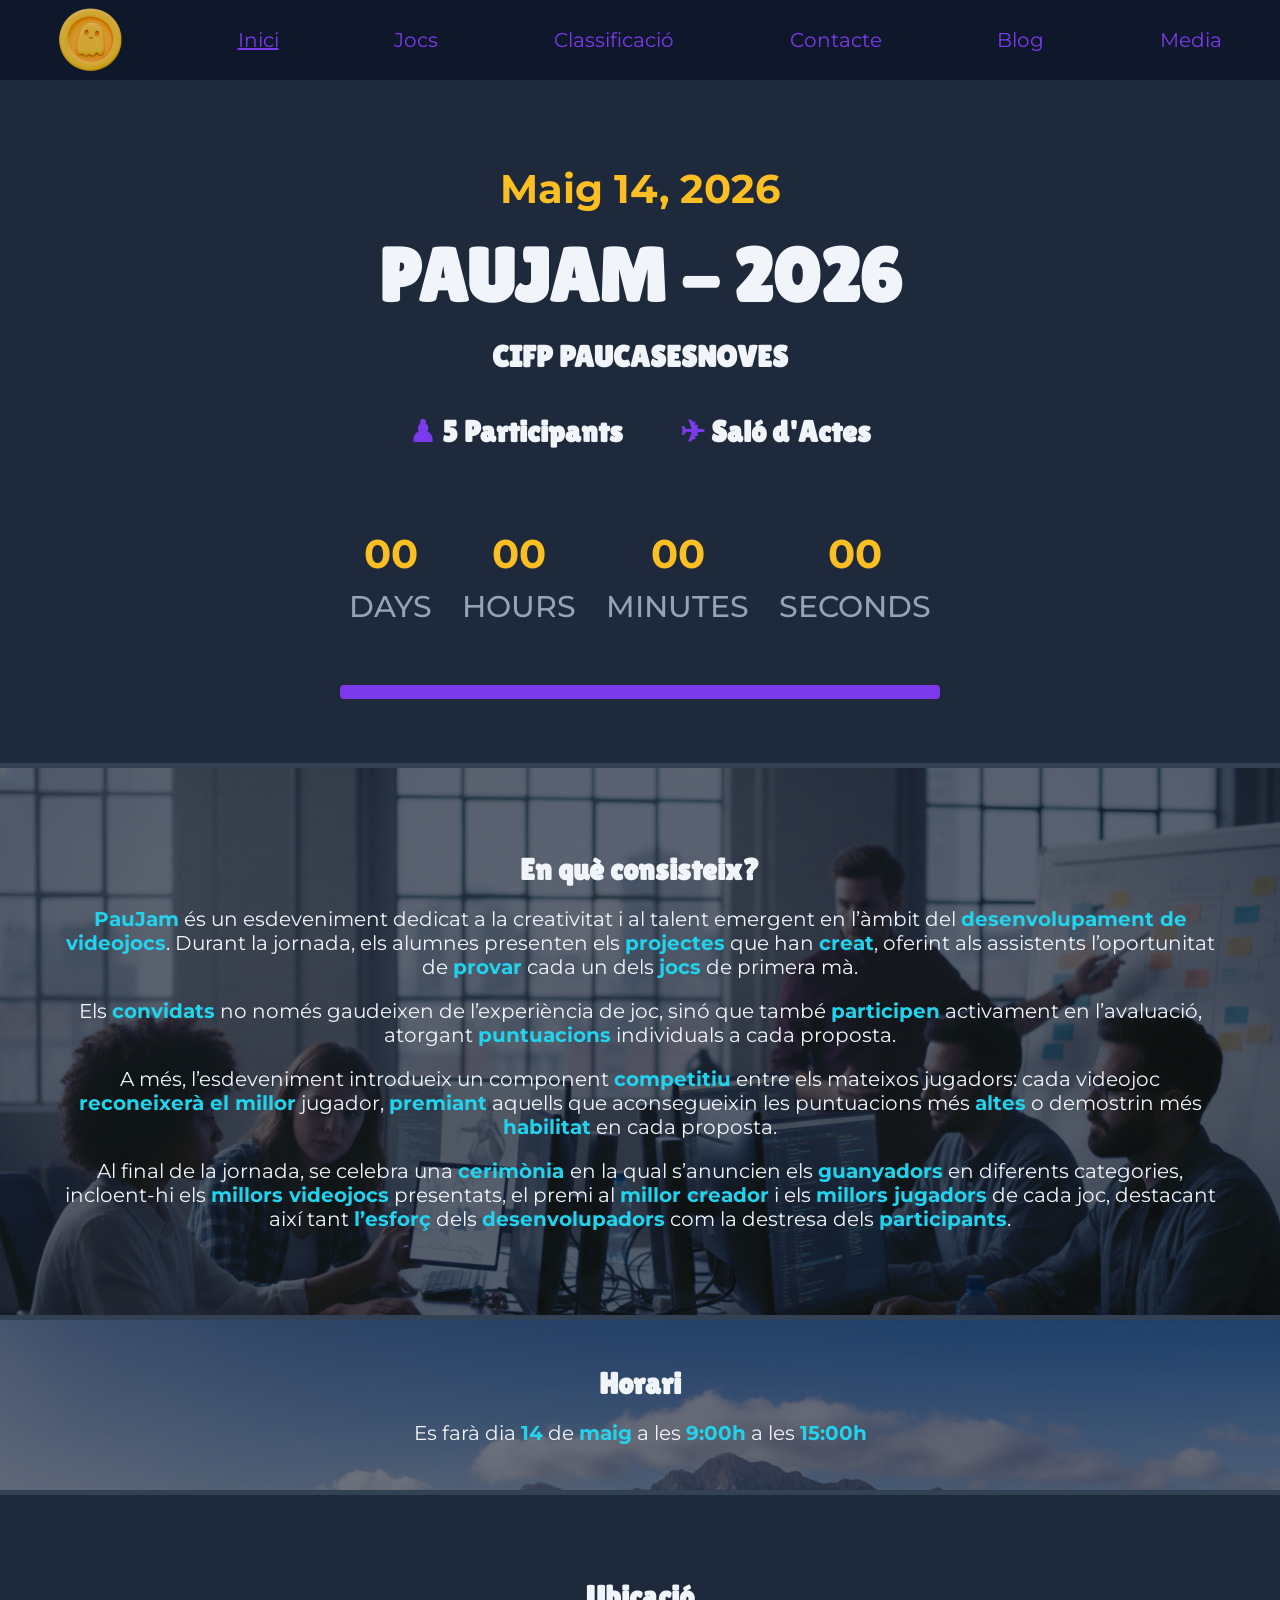
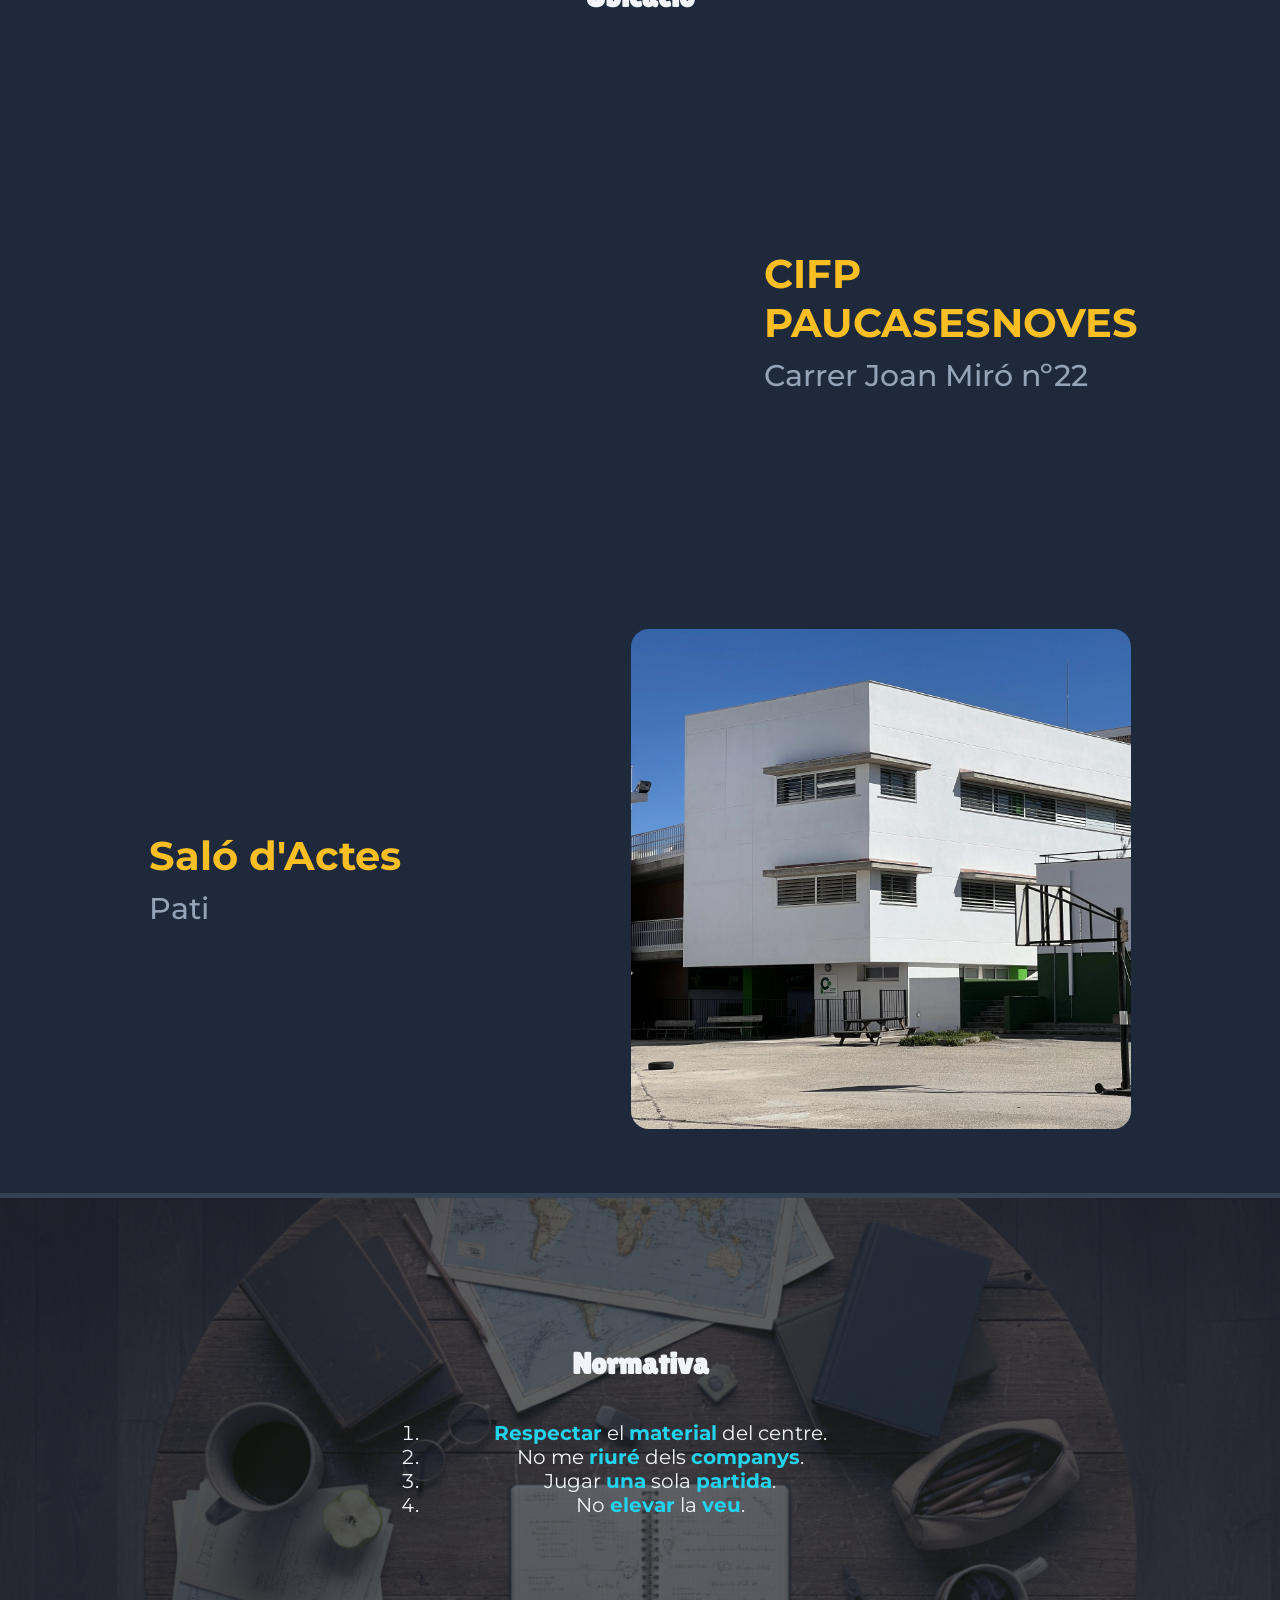
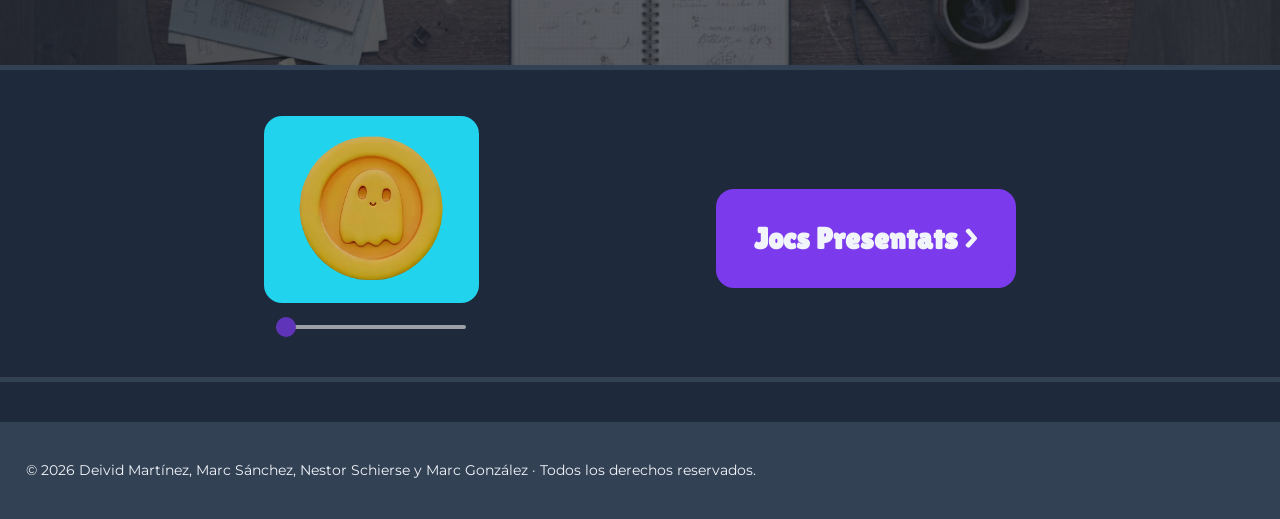
==== commit 44689e48: "Index: Suprimir patrocinadors del nav" ====
--- a/index.html
+++ b/index.html
@@ -21,17 +21,16 @@
             <nav id="navMenu">
                 <ul id="MQMenu" class="menu clear-list">
                     <div id="containerTopMenu" class="center-flex-items responsive-image">
-                        <img src="../images/logo.webp" alt="Logo">
-                        <img id="MQ2MenuButton" class="hide" src="../images/menu.webp" alt="Dropdown button">
+                        <img src="images/logo.webp" alt="Logo">
+                        <img id="MQ2MenuButton" class="hide" src="images/menu.webp" alt="Dropdown button">
                     </div>
                     <li class="MQ-nav-item"><a href="index.html" class="under-line">Inici</a></li>
                     <li class="MQ-nav-item"><a href="html/jocs.html">Jocs</a></li>
                     <li class="MQ-nav-item"><a href="html/classificacio.html">Classificació</a></li>
                     <li class="MQ-nav-item"><a href="html/contacte.html">Contacte</a></li>
-                    <li class="MQ-nav-item"><a href="html/patrocinadors.html">Patrocinadors</a></li>
                     <li class="MQ-nav-item"><a href="html/blog.html">Blog</a></li>
                     <li class="MQ-nav-item"><a href="html/media.html">Media</a></li>
-                    <li id="MQMenuButton" class="hide"><img src="../images/menu.webp" alt="Dropdown button"></li>
+                    <li id="MQMenuButton" class="hide"><img src="images/menu.webp" alt="Dropdown button"></li>
                 </ul>
 	        </nav>
         </header>
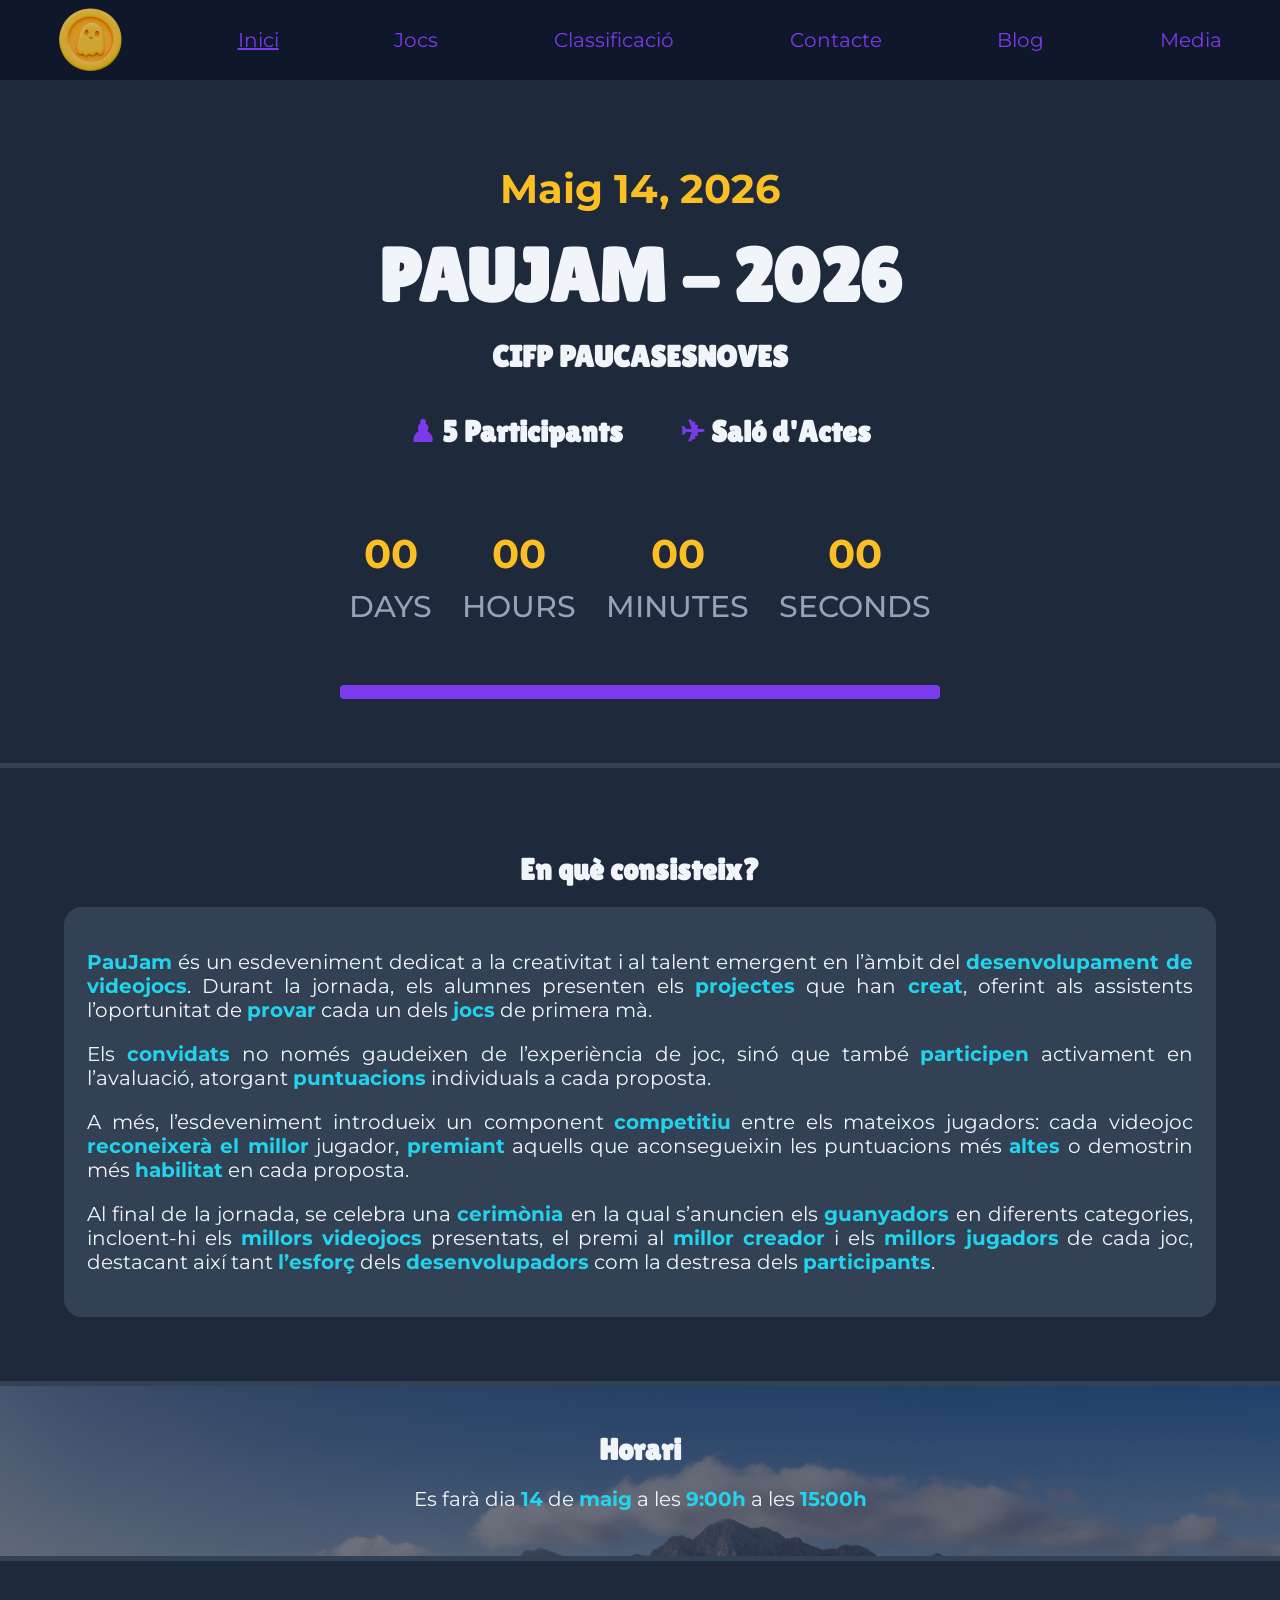
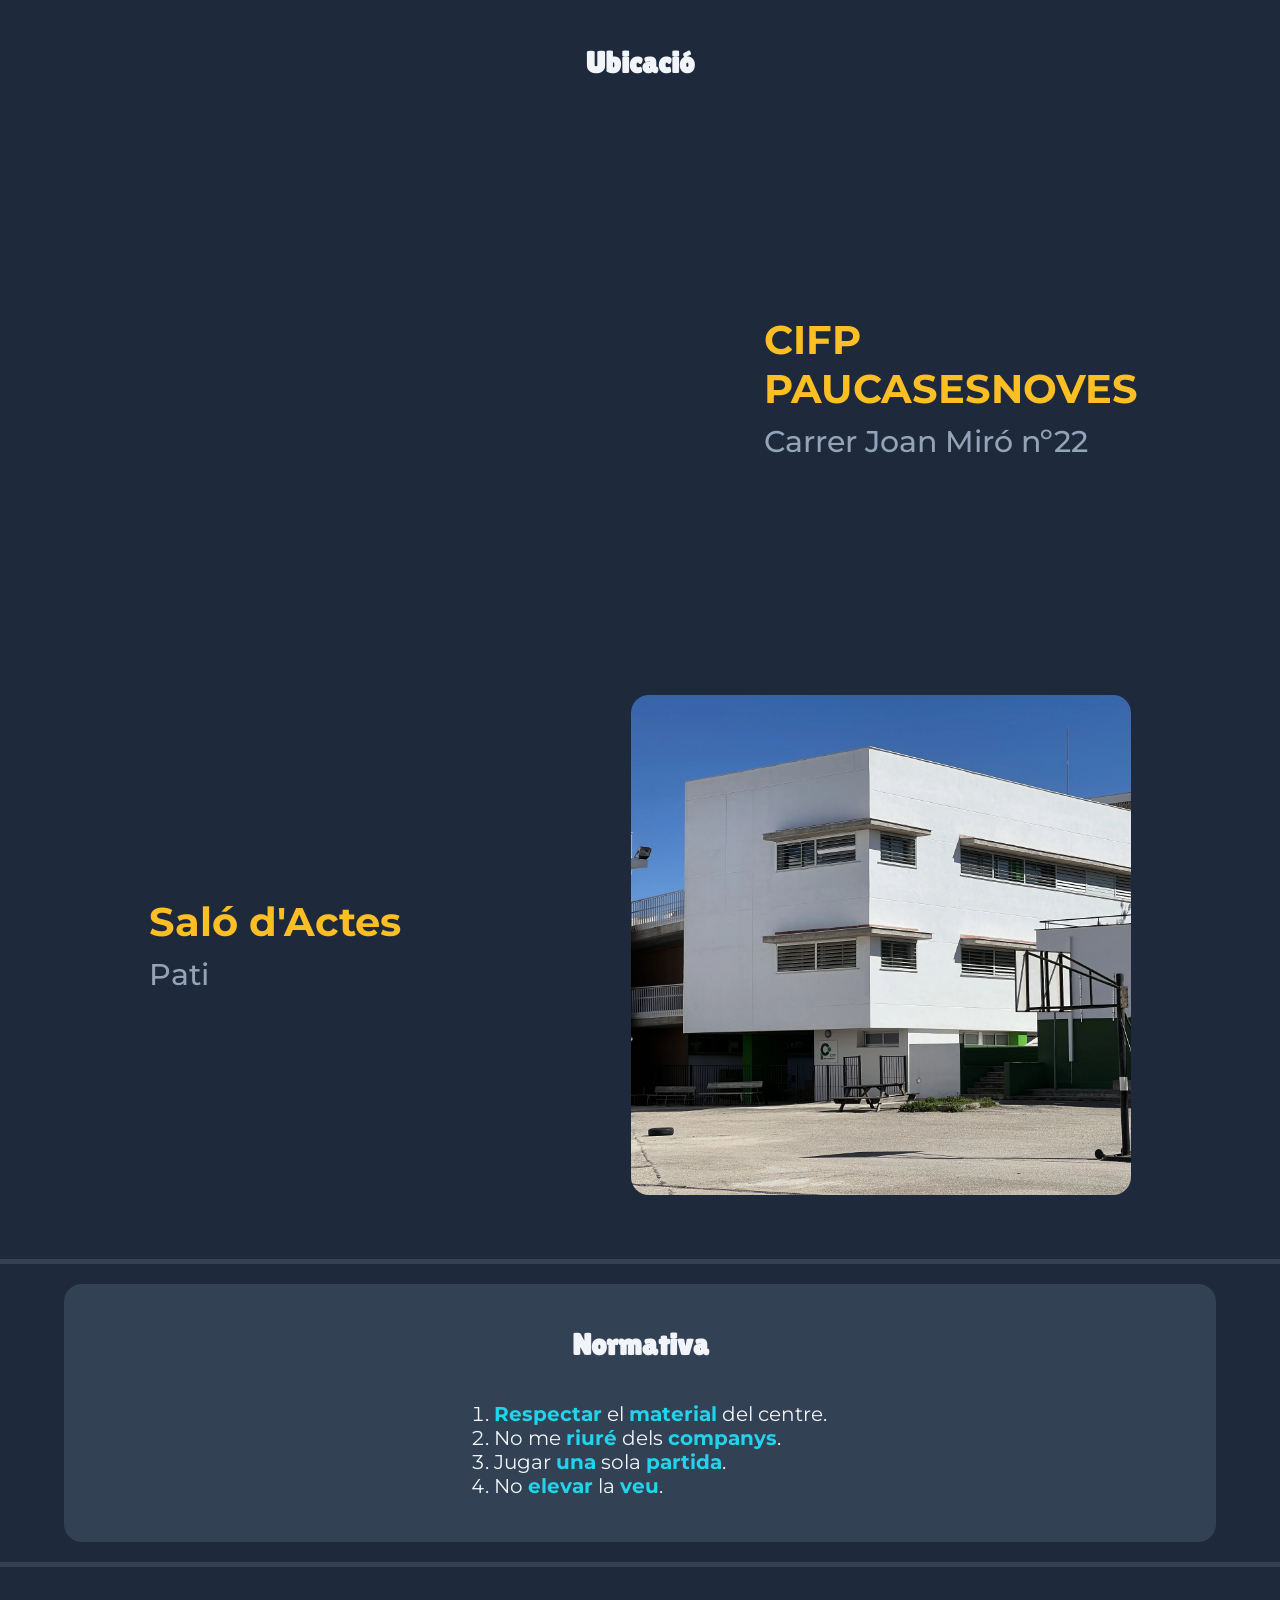
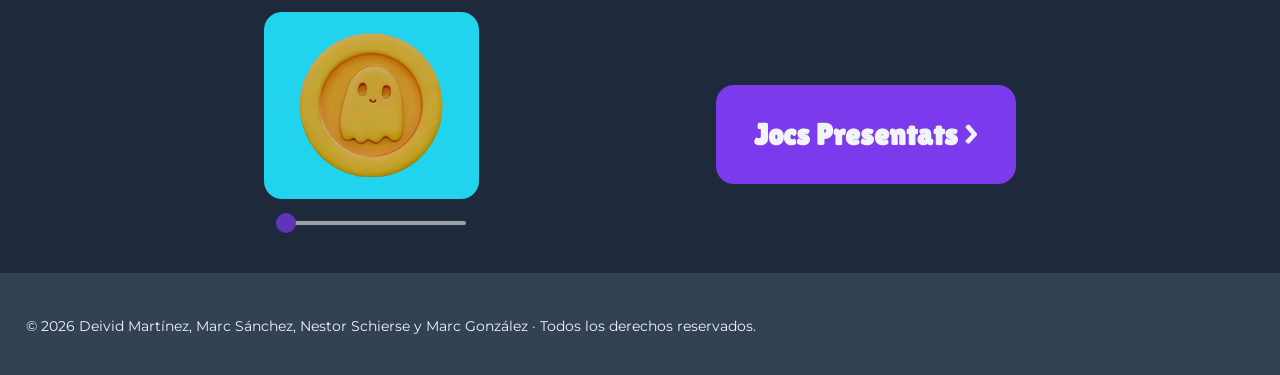
==== commit d04190d7: "Index: Correccion fondos - favicons general" ====
--- a/index.html
+++ b/index.html
@@ -9,8 +9,8 @@
 
         <link rel="stylesheet" href="css/styles.css">
         <link rel="stylesheet" href="css/indexMQ.css">
-	    <link rel="apple-touch-icon" href="">
-	    <link rel="icon" href="" type="">
+	    <link rel="apple-touch-icon" href="images/logo.webp">
+	    <link rel="icon" href="images/logo.webp" type="">
 
 
 
@@ -72,12 +72,14 @@
 
         <hr>
 
-        <section class="text-align-center padding-5pc en-que-consisteix">
+        <section class="text-align-center padding-5pc en-que-consisteix flex flex-direction-column align-items-center">
             <h2>En què consisteix?</h2>
-            <p><span class="enfasis-texto">PauJam</span> és un esdeveniment dedicat a la creativitat i al talent emergent en l’àmbit del <span class="enfasis-texto">desenvolupament de videojocs</span>. Durant la jornada, els alumnes presenten els <span class="enfasis-texto">projectes</span> que han <span class="enfasis-texto">creat</span>, oferint als assistents l’oportunitat de <span class="enfasis-texto">provar</span> cada un dels <span class="enfasis-texto">jocs</span> de primera mà.</p>
-            <p>Els <span class="enfasis-texto">convidats</span> no només gaudeixen de l’experiència de joc, sinó que també <span class="enfasis-texto">participen</span> activament en l’avaluació, atorgant <span class="enfasis-texto">puntuacions</span> individuals a cada proposta.</p>
-            <p>A més, l’esdeveniment introdueix un component <span class="enfasis-texto">competitiu</span> entre els mateixos jugadors: cada videojoc <span class="enfasis-texto">reconeixerà el millor</span> jugador, <span class="enfasis-texto">premiant</span> aquells que aconsegueixin les puntuacions més <span class="enfasis-texto">altes</span> o demostrin més <span class="enfasis-texto">habilitat</span> en cada proposta.</p>
-            <p>Al final de la jornada, se celebra una <span class="enfasis-texto">cerimònia </span>en la qual s’anuncien els <span class="enfasis-texto">guanyadors</span> en diferents categories, incloent-hi els <span class="enfasis-texto">millors videojocs</span> presentats, el premi al <span class="enfasis-texto">millor creador</span> i els <span class="enfasis-texto">millors jugadors</span> de cada joc, destacant així tant <span class="enfasis-texto">l’esforç</span> dels <span class="enfasis-texto">desenvolupadors</span> com la destresa dels <span class="enfasis-texto">participants</span>.</p>
+            <div>
+                <p><span class="enfasis-texto">PauJam</span> és un esdeveniment dedicat a la creativitat i al talent emergent en l’àmbit del <span class="enfasis-texto">desenvolupament de videojocs</span>. Durant la jornada, els alumnes presenten els <span class="enfasis-texto">projectes</span> que han <span class="enfasis-texto">creat</span>, oferint als assistents l’oportunitat de <span class="enfasis-texto">provar</span> cada un dels <span class="enfasis-texto">jocs</span> de primera mà.</p>
+                <p>Els <span class="enfasis-texto">convidats</span> no només gaudeixen de l’experiència de joc, sinó que també <span class="enfasis-texto">participen</span> activament en l’avaluació, atorgant <span class="enfasis-texto">puntuacions</span> individuals a cada proposta.</p>
+                <p>A més, l’esdeveniment introdueix un component <span class="enfasis-texto">competitiu</span> entre els mateixos jugadors: cada videojoc <span class="enfasis-texto">reconeixerà el millor</span> jugador, <span class="enfasis-texto">premiant</span> aquells que aconsegueixin les puntuacions més <span class="enfasis-texto">altes</span> o demostrin més <span class="enfasis-texto">habilitat</span> en cada proposta.</p>
+                <p>Al final de la jornada, se celebra una <span class="enfasis-texto">cerimònia </span>en la qual s’anuncien els <span class="enfasis-texto">guanyadors</span> en diferents categories, incloent-hi els <span class="enfasis-texto">millors videojocs</span> presentats, el premi al <span class="enfasis-texto">millor creador</span> i els <span class="enfasis-texto">millors jugadors</span> de cada joc, destacant així tant <span class="enfasis-texto">l’esforç</span> dels <span class="enfasis-texto">desenvolupadors</span> com la destresa dels <span class="enfasis-texto">participants</span>.</p>
+            </div>
         </section>
 
         <hr>
@@ -133,8 +135,8 @@
 
         <hr>
 
-        <section class="normativa text-align-center padding-20pc">
-            <div class="flex flex-direction-column justify-content-center normativa-ol">
+        <section class="normativa text-align-center padding-20px padding-right-5pc padding-left-5pc">
+            <div class="flex flex-direction-column justify-content-center normativa-ol normativa-div">
                 <h2 class="">Normativa</h2>
                 <ol class="">
                 <li><span class="enfasis-texto">Respectar</span> el <span class="enfasis-texto">material</span> del centre.</li>
@@ -164,7 +166,7 @@
         
 	    
         <footer>
-            <section class="bg-color-charcoal-blue padding-2pc margin-top-40px">
+            <section class="bg-color-charcoal-blue padding-2pc">
                 <p class="font-size-14px">© 2026 Deivid Martínez, Marc Sánchez, Nestor Schierse y Marc González · Todos los derechos reservados.</p>
             </section>
         </footer>
--- a/css/styles.css
+++ b/css/styles.css
@@ -212,6 +212,15 @@
 .padding-left-10px{
     padding-left: 10px;
 }
+.padding-left-5pc{
+    padding-left: 5%;
+}
+.padding-right-5pc{
+    padding-right: 5%;
+}
+.padding-10pc{
+    padding: 10%;
+}
 .padding-left-15pc{
     padding-left: 15%;
 }
@@ -271,6 +280,9 @@
 }
 .height-90pc{
     height: 90%;
+}
+.min-height-100vh{
+    min-height: 100vh;
 }
 
 /* Flexbox */
@@ -385,6 +397,17 @@
     background: var(--color-amber-gold);
     transition: background-color 0.25s, transform 0.5s, ease-out 0.5s;
     transform: scale(1.05);
+}
+#containerNew *{
+    color: var(--color-platinum);
+}
+.blog-main{
+    display: grid;
+    grid-template-rows: auto 1fr auto;
+    margin: 0;
+}
+#popup li{
+    cursor: auto;
 }
 
 
@@ -599,10 +622,14 @@
 
 .en-que-consisteix{
     background-color: var(--color-deep-space-blue);
-    background-image: url(../images/EnQueConsisteix.webp);
-    background-size: cover;
-    background-color: rgb(15, 23, 42, 0.6);
-    background-blend-mode: darken;
+}
+
+.en-que-consisteix div{
+    max-width: 100%;
+    background-color: var(--color-charcoal-blue);
+    padding: 2%;
+    border-radius: 18px;
+    text-align: justify;
 }
 
 .horari{
@@ -619,15 +646,25 @@
 }
 
 .normativa{
-    background-image: url(../images/Normativa2.webp);
-    background-size: cover;
-    background-color: rgb(15, 23, 42, 0.6);
-    background-blend-mode: darken;
+    background-color: var(--color-deep-space-blue);
+}
+
+.normativa-div {
+    max-width: 100%;
+    background-color: var(--color-charcoal-blue);
+    padding: 2%;
+    border-radius: 18px;
+    text-align: justify;
+    align-items: center;
 }
 
 .normativa-ol{
     padding-left: 25%;
     padding-right: 25%;
+}
+
+.normativa li{
+    cursor:default;
 }
 
 .index-moneda{
@@ -801,6 +838,11 @@
     grid-template-columns: auto 1fr auto;
     align-items: center;
     gap: 20px;
+    cursor: pointer;
+}
+
+.joc-info:hover{
+    background-color: rgba(255, 255, 255, 0.04);
 }
 
 .joc-img{
